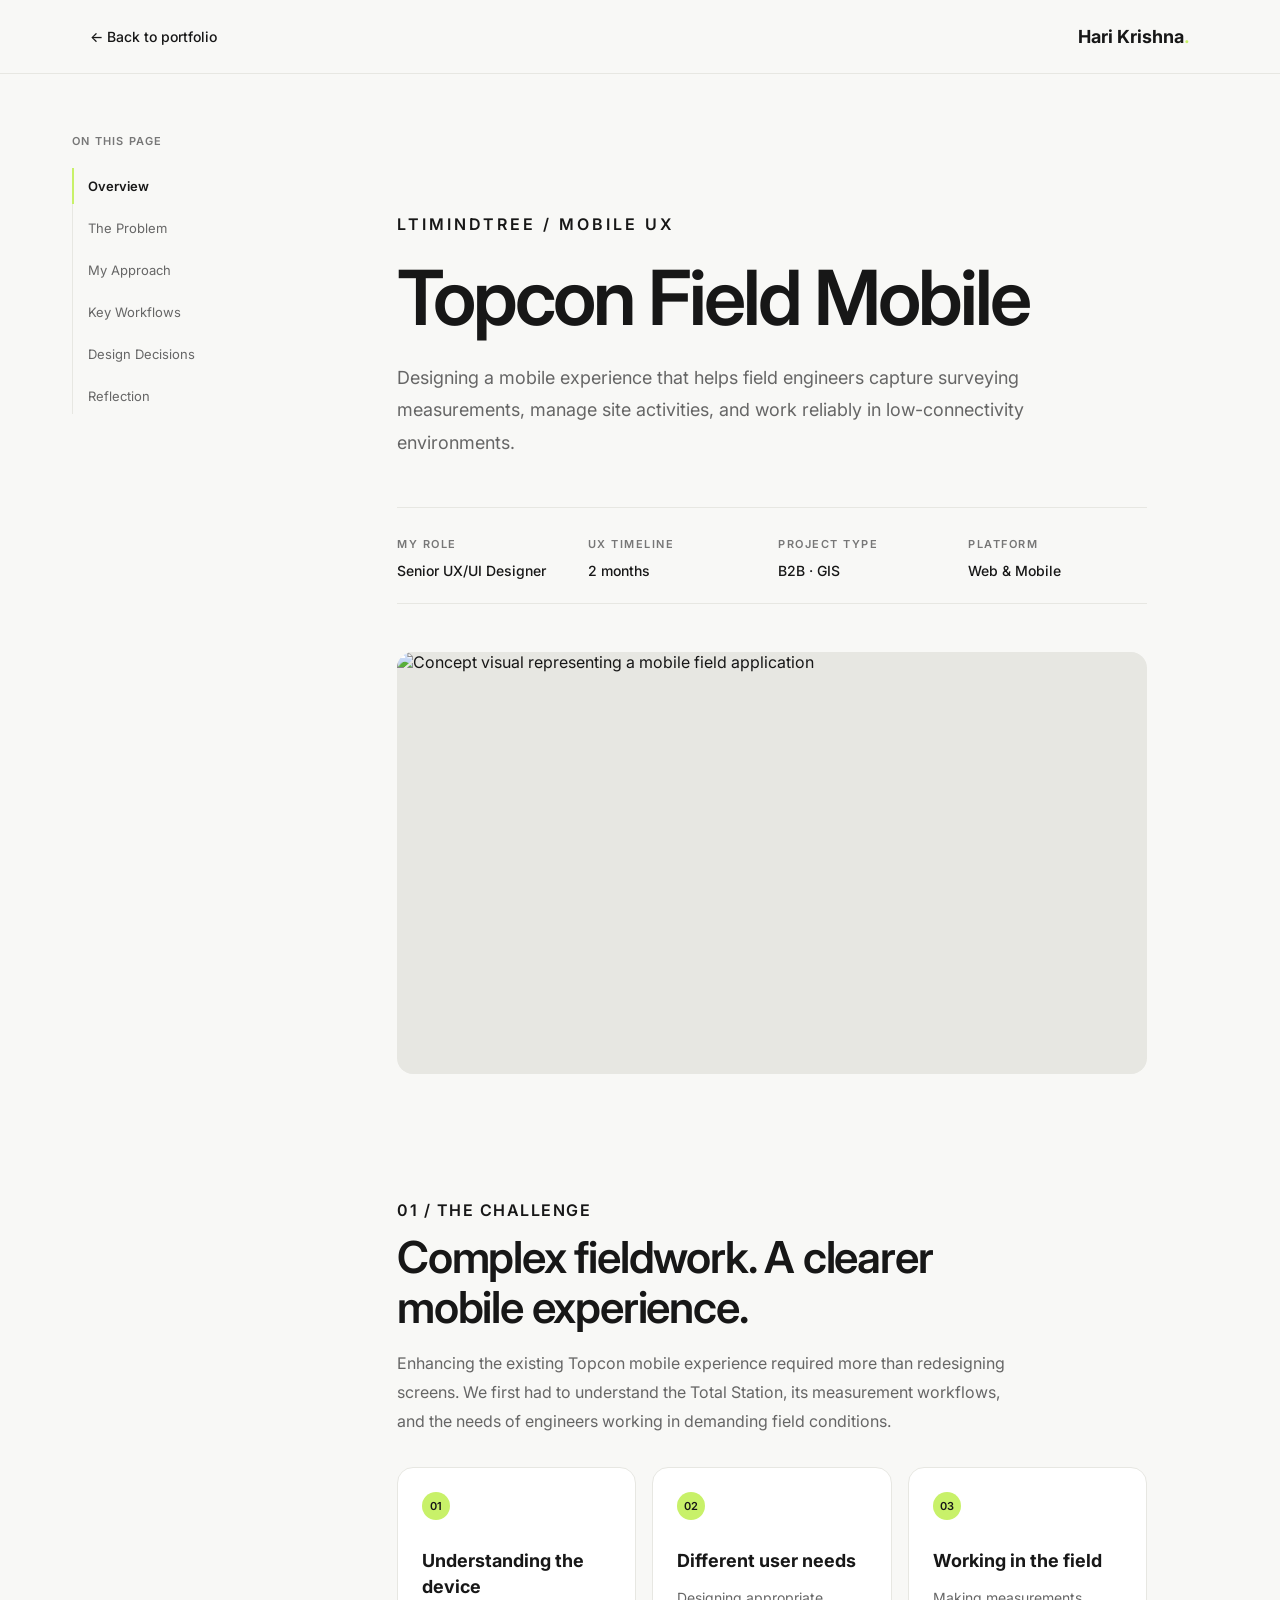
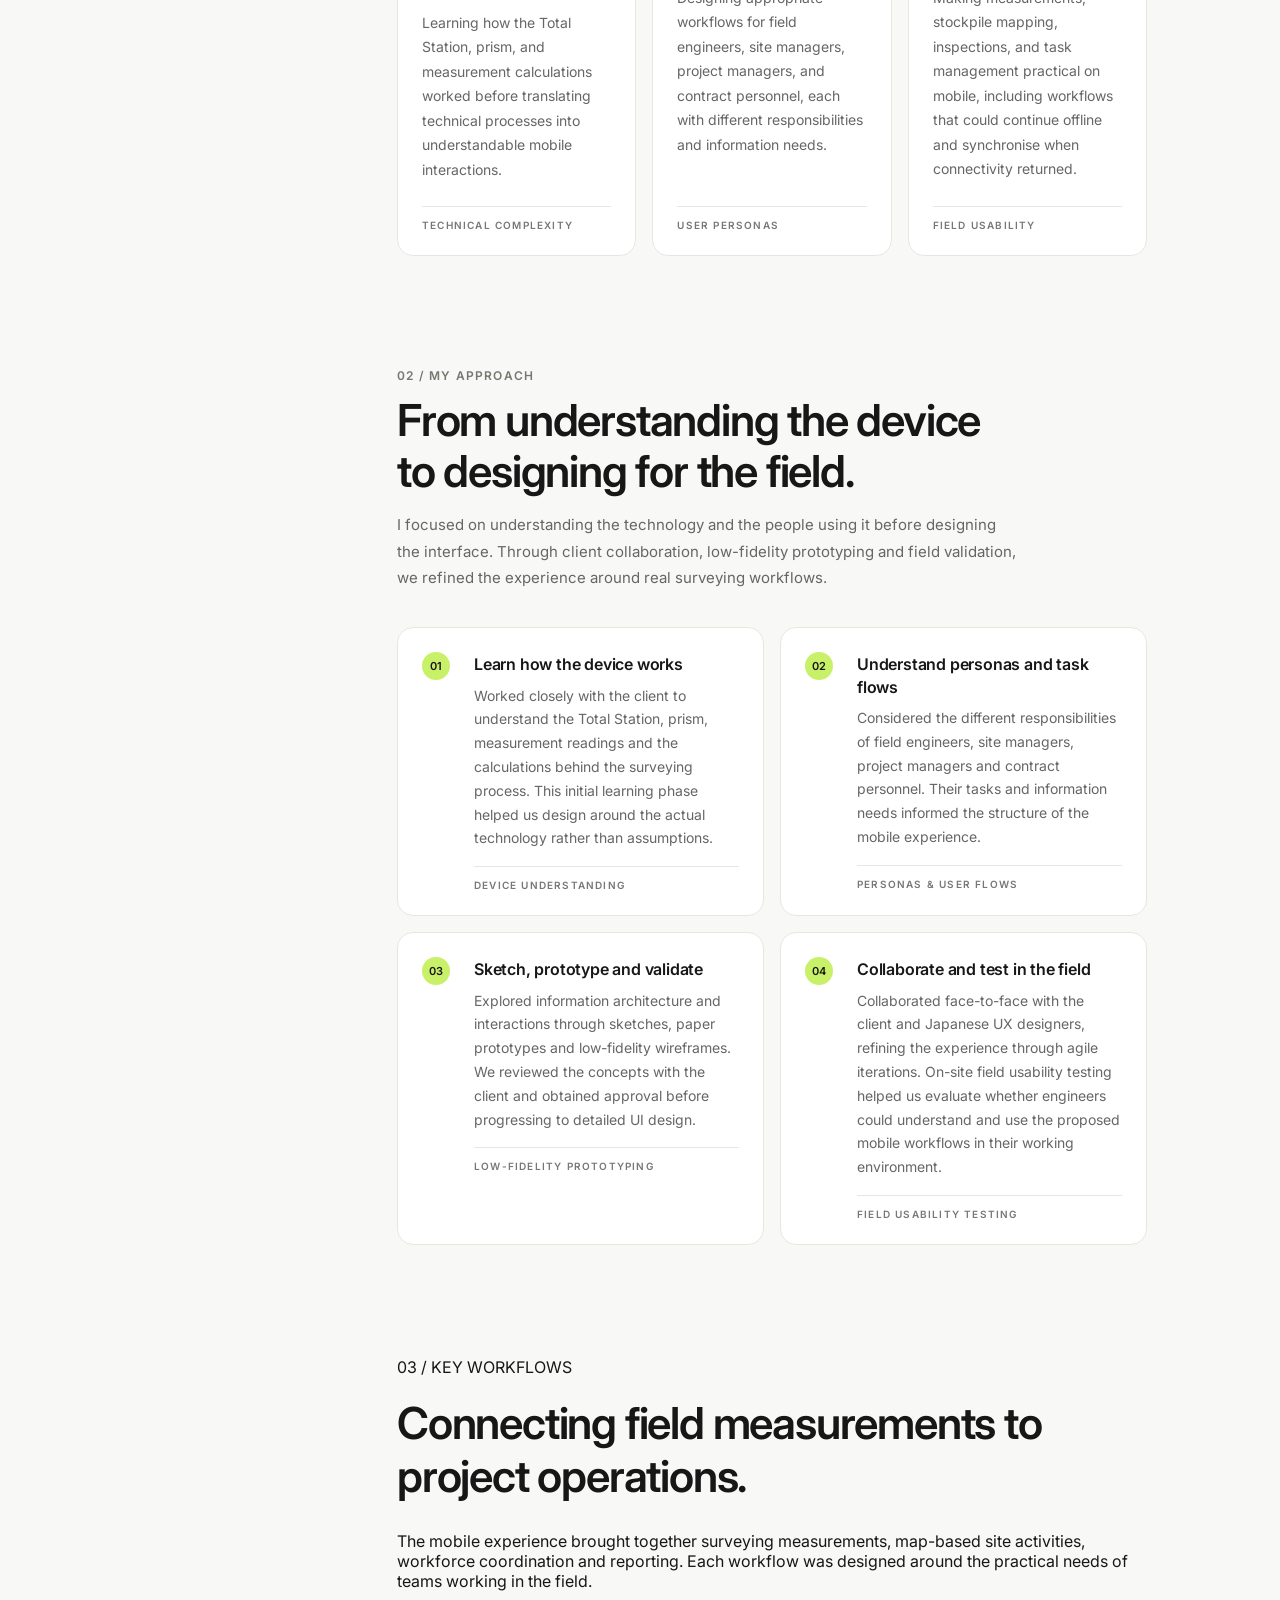
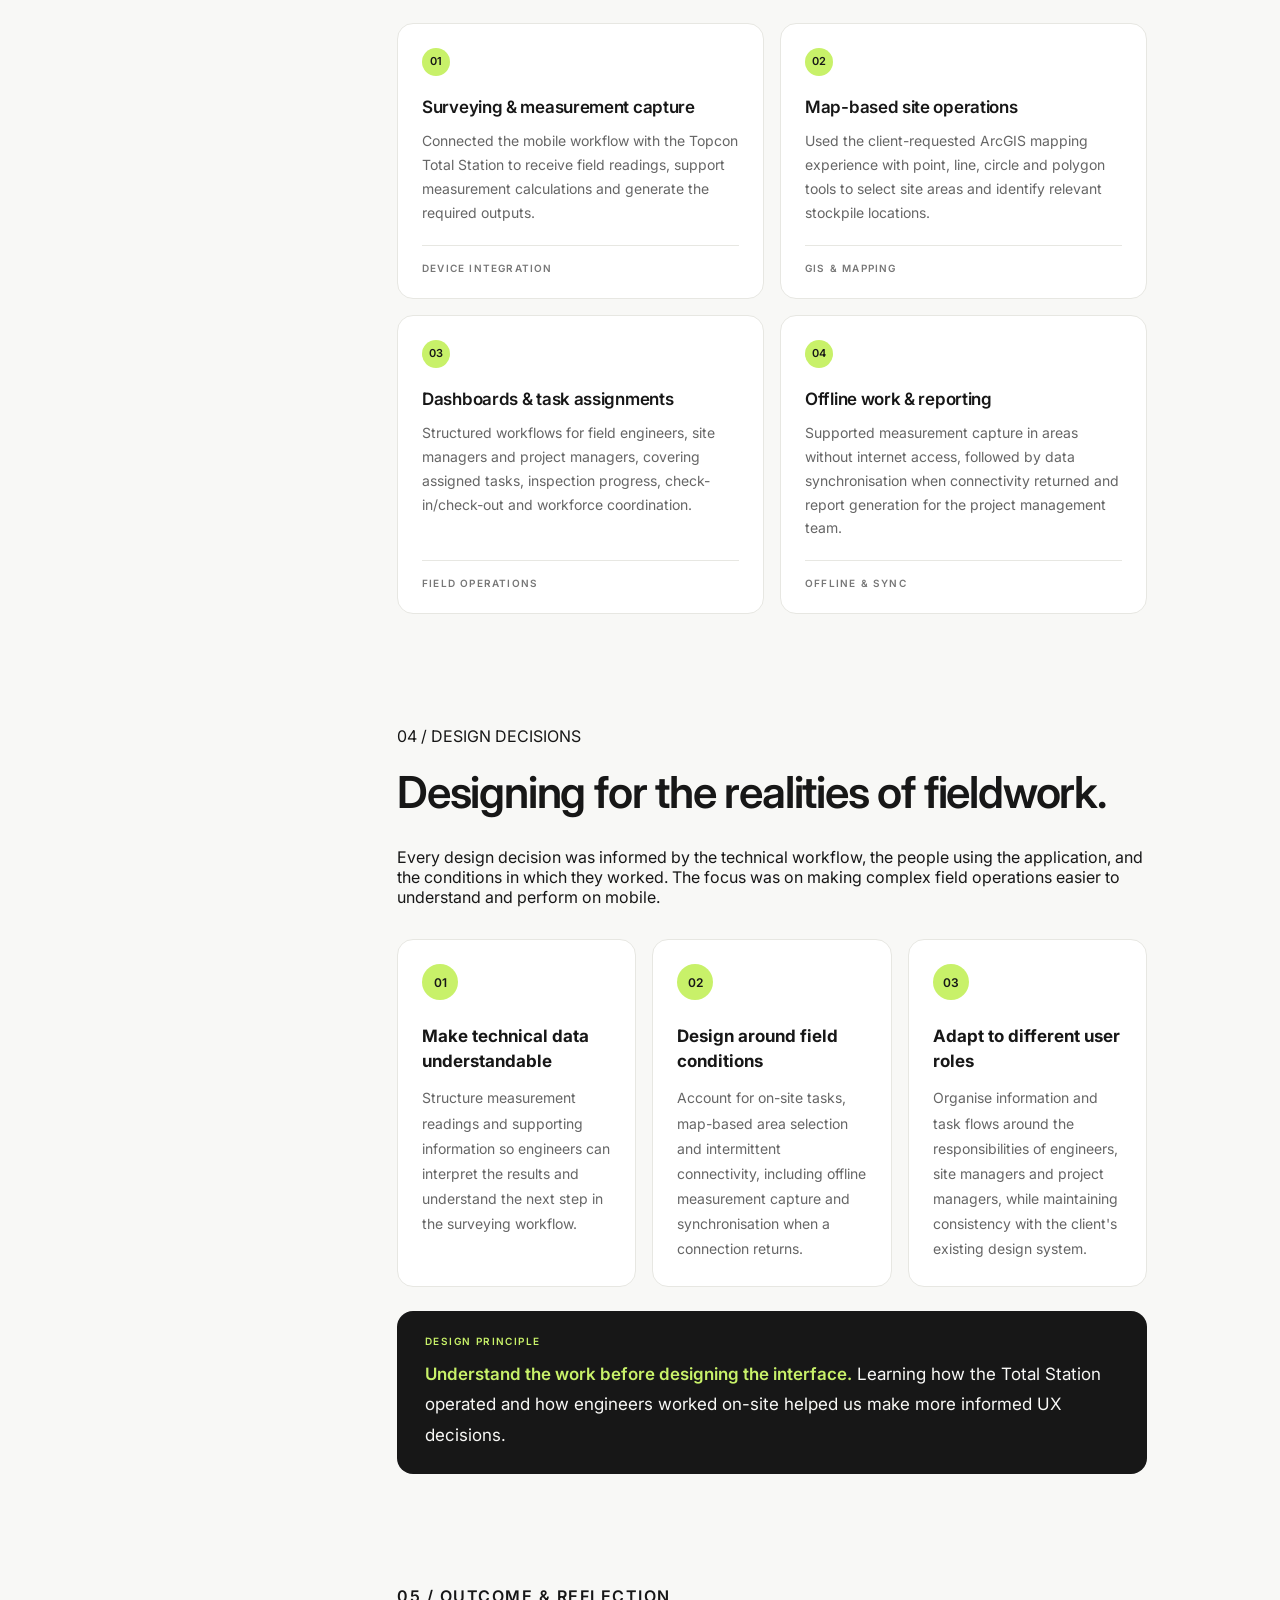
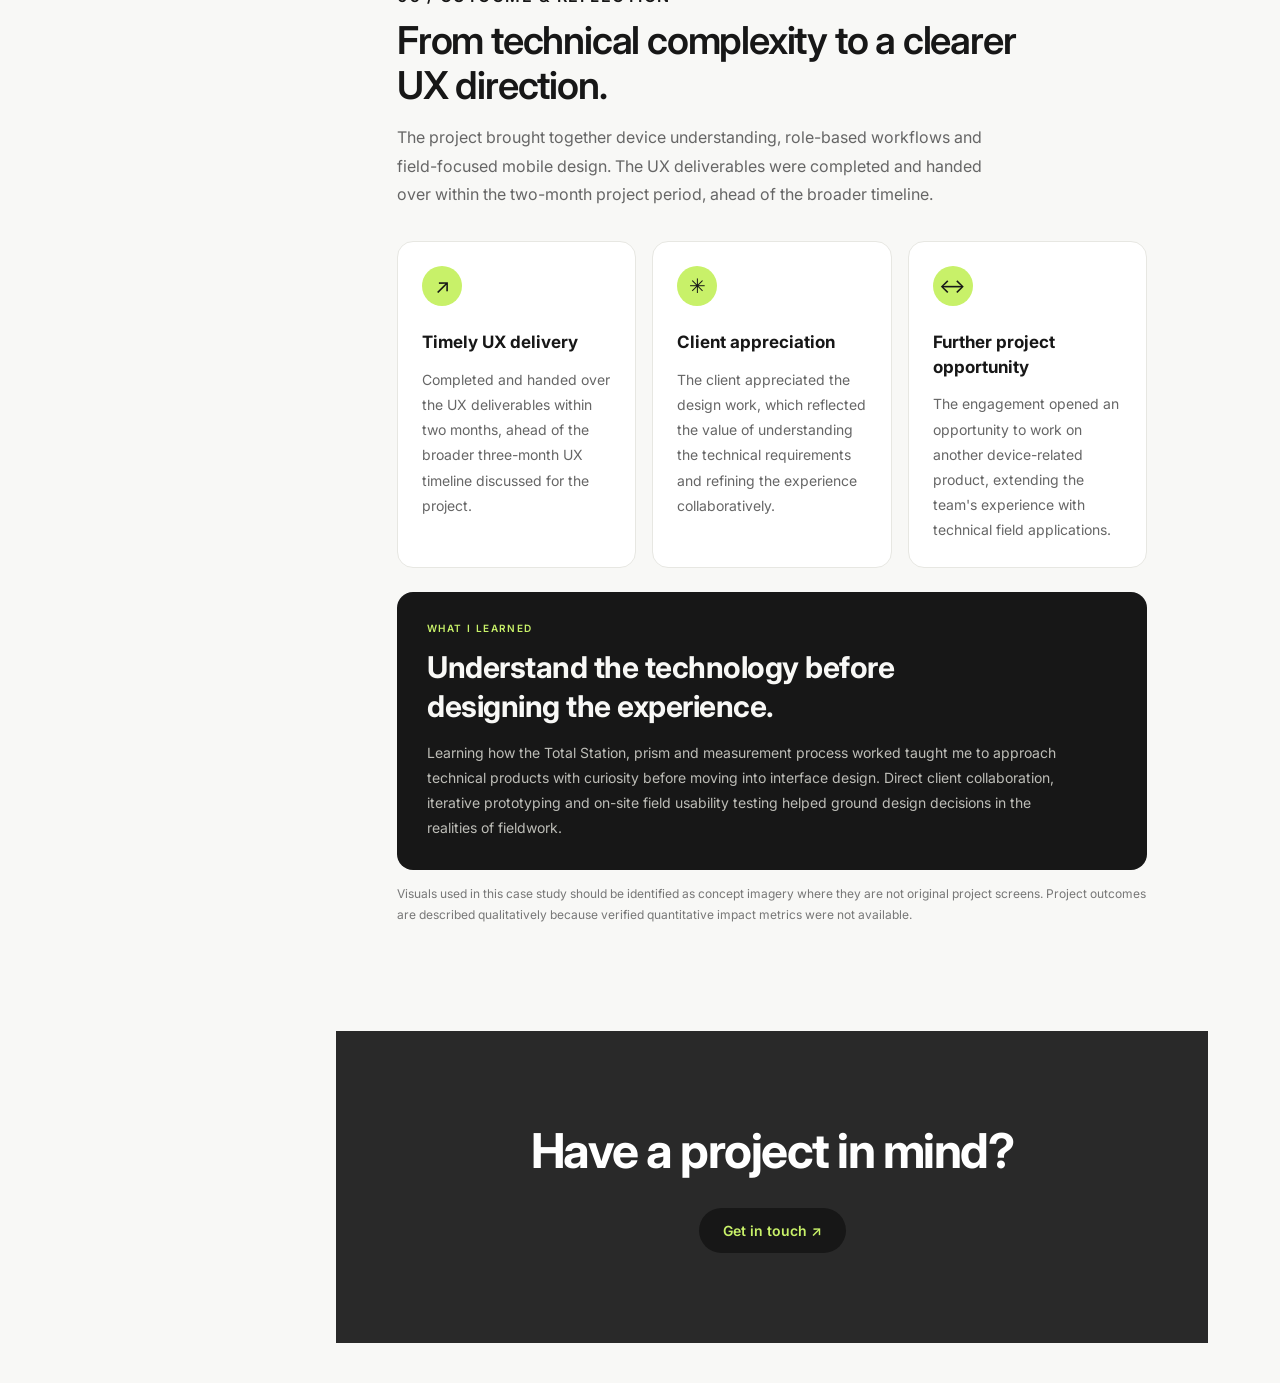
==== topcon-case-study.html @ 3754214b "Initial portfolio upload" ====
<!DOCTYPE html>
<html lang="en">
<head>
  <meta charset="UTF-8">
  <meta name="viewport" content="width=device-width, initial-scale=1.0">

  <title>Topcon Field Mobile — UX Case Study | Hari Krishna</title>
  <meta name="description" content="A UX/UI design case study exploring mobile experience design for Topcon Field Mobile.">

  <link rel="preconnect" href="https://fonts.googleapis.com">
  <link rel="preconnect" href="https://fonts.gstatic.com" crossorigin>
  <link href="https://fonts.googleapis.com/css2?family=Inter:wght@400;500;600;700&display=swap" rel="stylesheet">

  <link rel="stylesheet" href="style.css">
</head>

<body class="case-study-page">

  <header class="case-study-header">
    <a href="index.html" class="case-study-back">← Back to portfolio</a>
    <a href="index.html" class="case-study-brand">Hari Krishna<span>.</span></a>
  </header>

  <div class="case-study-layout">

    <aside class="case-study-sidebar">
      <p class="case-study-sidebar-title">ON THIS PAGE</p>

      <nav class="case-study-toc" aria-label="Case study sections">
        <a href="#overview" class="toc-link active">Overview</a>
        <a href="#challenge" class="toc-link">The Problem</a>
        <a href="#approach" class="toc-link">My Approach</a>
        <a href="#workflows" class="toc-link">Key Workflows</a>
        <a href="#design-decisions" class="toc-link">Design Decisions</a>
        <a href="#outcome" class="toc-link">Reflection</a>
      </nav>
    </aside>

    <main class="case-study-content">

      <!-- HERO -->
      <section class="case-study-hero" id="overview">
        <p class="eyebrow">LTIMINDTREE / MOBILE UX</p>


        <h1>Topcon Field Mobile</h1>

        <p class="case-study-intro">
          Designing a mobile experience that helps field engineers
          capture surveying measurements, manage site activities,
          and work reliably in low-connectivity environments.
        </p>
        


        <div class="case-study-meta">
            <div>
              <span>MY ROLE</span>
              <p>Senior UX/UI Designer</p>
            </div>
          
            <div>
              <span>UX TIMELINE</span>
              <p>2 months</p>
            </div>
          
            <div>
              <span>PROJECT TYPE</span>
              <p>B2B · GIS</p>
            </div>

            <div>
                <span>PLATFORM</span>
                <p>Web & Mobile</p>
            </div>
          </div>
          

        <figure class="case-study-hero-image">
          <img
            src="images/topcon-field-hero.png"
            alt="Concept visual representing a mobile field application"
          >
          <figcaption>
            Concept visual for portfolio presentation, not a verified product screenshot.
          </figcaption>
        </figure>
      </section>


<!-- 01 / THE CHALLENGE -->
<section class="case-study-section problem-section" id="challenge">
    <div class="section-heading">
      <p class="section-eyebrow">01 / THE CHALLENGE</p>
      <h2>Complex fieldwork. A clearer mobile experience.</h2>
      <p class="section-intro">
        Enhancing the existing Topcon mobile experience required more than
        redesigning screens. We first had to understand the Total Station,
        its measurement workflows, and the needs of engineers working
        in demanding field conditions.
      </p>
    </div>
  
    <div class="problem-grid">
      <article class="problem-card">
        <span class="problem-number">01</span>
        <h3>Understanding the device</h3>
        <p>
          Learning how the Total Station, prism, and measurement calculations
          worked before translating technical processes into understandable
          mobile interactions.
        </p>
        <span class="problem-tag">TECHNICAL COMPLEXITY</span>
      </article>
  
      <article class="problem-card">
        <span class="problem-number">02</span>
        <h3>Different user needs</h3>
        <p>
          Designing appropriate workflows for field engineers, site managers,
          project managers, and contract personnel, each with different
          responsibilities and information needs.
        </p>
        <span class="problem-tag">USER PERSONAS</span>
      </article>
  
      <article class="problem-card">
        <span class="problem-number">03</span>
        <h3>Working in the field</h3>
        <p>
          Making measurements, stockpile mapping, inspections, and task
          management practical on mobile, including workflows that could
          continue offline and synchronise when connectivity returned.
        </p>
        <span class="problem-tag">FIELD USABILITY</span>
      </article>
    </div>
  </section>
  

<!-- 02 / MY APPROACH -->
<section class="case-study-section" id="approach">
    <div class="section-heading">
      <p class="section-eyebrow">02 / MY APPROACH</p>
      <h2>From understanding the device to designing for the field.</h2>
      <p class="section-intro">
        I focused on understanding the technology and the people using it
        before designing the interface. Through client collaboration,
        low-fidelity prototyping and field validation, we refined the
        experience around real surveying workflows.
      </p>
    </div>
  
    <div class="approach-timeline">
      <article class="approach-step">
        <span class="approach-number">01</span>
        <div>
          <h3>Learn how the device works</h3>
          <p>
            Worked closely with the client to understand the Total Station,
            prism, measurement readings and the calculations behind the
            surveying process. This initial learning phase helped us design
            around the actual technology rather than assumptions.
          </p>
          <span class="problem-tag">DEVICE UNDERSTANDING</span>
        </div>
      </article>
  
      <article class="approach-step">
        <span class="approach-number">02</span>
        <div>
          <h3>Understand personas and task flows</h3>
          <p>
            Considered the different responsibilities of field engineers,
            site managers, project managers and contract personnel.
            Their tasks and information needs informed the structure of
            the mobile experience.
          </p>
          <span class="problem-tag">PERSONAS & USER FLOWS</span>
        </div>
      </article>
  
      <article class="approach-step">
        <span class="approach-number">03</span>
        <div>
          <h3>Sketch, prototype and validate</h3>
          <p>
            Explored information architecture and interactions through
            sketches, paper prototypes and low-fidelity wireframes.
            We reviewed the concepts with the client and obtained
            approval before progressing to detailed UI design.
          </p>
          <span class="problem-tag">LOW-FIDELITY PROTOTYPING</span>
        </div>
      </article>
  
      <article class="approach-step">
        <span class="approach-number">04</span>
        <div>
          <h3>Collaborate and test in the field</h3>
          <p>
            Collaborated face-to-face with the client and Japanese UX
            designers, refining the experience through agile iterations.
            On-site field usability testing helped us evaluate whether
            engineers could understand and use the proposed mobile
            workflows in their working environment.
          </p>
          <span class="problem-tag">FIELD USABILITY TESTING</span>
        </div>
      </article>
    </div>
  </section>
  


<!-- 03 / KEY WORKFLOWS -->
<section class="case-study-section" id="workflows">
  <div class="section-heading">
    <p class="section-eyebrow">03 / KEY WORKFLOWS</p>
    <h2>Connecting field measurements to project operations.</h2>
    <p class="section-intro">
      The mobile experience brought together surveying measurements,
      map-based site activities, workforce coordination and reporting.
      Each workflow was designed around the practical needs of teams
      working in the field.
    </p>
  </div>

  <div class="module-grid">
    <article class="module-card">
      <span class="module-number">01</span>
      <h3>Surveying & measurement capture</h3>
      <p>
        Connected the mobile workflow with the Topcon Total Station
        to receive field readings, support measurement calculations
        and generate the required outputs.
      </p>
      <span class="problem-tag">DEVICE INTEGRATION</span>
    </article>

    <article class="module-card">
      <span class="module-number">02</span>
      <h3>Map-based site operations</h3>
      <p>
        Used the client-requested ArcGIS mapping experience with point,
        line, circle and polygon tools to select site areas and identify
        relevant stockpile locations.
      </p>
      <span class="problem-tag">GIS & MAPPING</span>
    </article>

    <article class="module-card">
      <span class="module-number">03</span>
      <h3>Dashboards & task assignments</h3>
      <p>
        Structured workflows for field engineers, site managers and
        project managers, covering assigned tasks, inspection progress,
        check-in/check-out and workforce coordination.
      </p>
      <span class="problem-tag">FIELD OPERATIONS</span>
    </article>

    <article class="module-card">
      <span class="module-number">04</span>
      <h3>Offline work & reporting</h3>
      <p>
        Supported measurement capture in areas without internet access,
        followed by data synchronisation when connectivity returned
        and report generation for the project management team.
      </p>
      <span class="problem-tag">OFFLINE & SYNC</span>
    </article>
  </div>
</section>



<!-- 04 / DESIGN DECISIONS -->
<section class="case-study-section" id="design-decisions">
  <div class="section-heading">
    <p class="section-eyebrow">04 / DESIGN DECISIONS</p>
    <h2>Designing for the realities of fieldwork.</h2>
    <p class="section-intro">
      Every design decision was informed by the technical workflow,
      the people using the application, and the conditions in which
      they worked. The focus was on making complex field operations
      easier to understand and perform on mobile.
    </p>
  </div>

  <div class="design-system-grid">
    <article class="design-system-card">
      <span class="design-system-number">01</span>
      <h3>Make technical data understandable</h3>
      <p>
        Structure measurement readings and supporting information
        so engineers can interpret the results and understand the
        next step in the surveying workflow.
      </p>
    </article>

    <article class="design-system-card">
      <span class="design-system-number">02</span>
      <h3>Design around field conditions</h3>
      <p>
        Account for on-site tasks, map-based area selection and
        intermittent connectivity, including offline measurement
        capture and synchronisation when a connection returns.
      </p>
    </article>

    <article class="design-system-card">
      <span class="design-system-number">03</span>
      <h3>Adapt to different user roles</h3>
      <p>
        Organise information and task flows around the responsibilities
        of engineers, site managers and project managers, while
        maintaining consistency with the client's existing design system.
      </p>
    </article>
  </div>

  <div class="design-system-takeaway">
    <span class="takeaway-label">DESIGN PRINCIPLE</span>
    <p>
      <strong>Understand the work before designing the interface.</strong>
      Learning how the Total Station operated and how engineers
      worked on-site helped us make more informed UX decisions.
    </p>
  </div>
</section>



<!-- 05 / OUTCOME & REFLECTION -->
<section class="case-study-section impact-section" id="outcome">
  <div class="section-heading">
    <p class="section-eyebrow">05 / OUTCOME & REFLECTION</p>
    <h2>From technical complexity to a clearer UX direction.</h2>
    <p class="section-intro">
      The project brought together device understanding, role-based
      workflows and field-focused mobile design. The UX deliverables
      were completed and handed over within the two-month project
      period, ahead of the broader timeline.
    </p>
  </div>

  <div class="impact-grid">
    <article class="impact-card">
      <span class="impact-symbol">↗</span>
      <h3>Timely UX delivery</h3>
      <p>
        Completed and handed over the UX deliverables within two months,
        ahead of the broader three-month UX timeline discussed for
        the project.
      </p>
    </article>

    <article class="impact-card">
      <span class="impact-symbol">✳</span>
      <h3>Client appreciation</h3>
      <p>
        The client appreciated the design work, which reflected the
        value of understanding the technical requirements and refining
        the experience collaboratively.
      </p>
    </article>

    <article class="impact-card">
      <span class="impact-symbol">↔</span>
      <h3>Further project opportunity</h3>
      <p>
        The engagement opened an opportunity to work on another
        device-related product, extending the team's experience
        with technical field applications.
      </p>
    </article>
  </div>

  <div class="impact-reflection">
    <p class="reflection-label">WHAT I LEARNED</p>
    <h3>Understand the technology before designing the experience.</h3>
    <p>
      Learning how the Total Station, prism and measurement process
      worked taught me to approach technical products with curiosity
      before moving into interface design. Direct client collaboration,
      iterative prototyping and on-site field usability testing helped
      ground design decisions in the realities of fieldwork.
    </p>
  </div>

  <p class="concept-disclaimer">
    Visuals used in this case study should be identified as concept
    imagery where they are not original project screens. Project
    outcomes are described qualitatively because verified quantitative
    impact metrics were not available.
  </p>
</section>


      <!-- FOOTER -->
      <section class="case-study-footer">
        <h2>Have a project in mind?</h2>
        <a href="index.html#contact" class="case-study-cta">
          Get in touch ↗
        </a>
      </section>

    </main>
  </div>

  <script src="script.js"></script>
</body>
</html>
---- style.css ----
/* ========================================
   1. COLOR SYSTEM & GLOBAL SETTINGS
======================================== */

:root {
  --color-background: #F8F8F6;
  --color-text: #171717;
  --color-accent: #C8F169;
  --color-border: #E7E7E2;
  --color-white: #FFFFFF;
  --color-muted: #888888;

  --font-body: "Inter", sans-serif;
  --font-display: "DM Serif Display", serif;
}

* {
  margin: 0;
  padding: 0;
  box-sizing: border-box;
}

html {
  scroll-behavior: smooth;
}

body {
  background: var(--color-background);
  color: var(--color-text);
  font-family: var(--font-body);
  -webkit-font-smoothing: antialiased;
}

a {
  color: inherit;
  text-decoration: none;
}

/* ========================================
   2. NAVIGATION
   Background: #171717
   Text: #FFFFFF
======================================== */

.site-header {
  position: absolute;
  top: 22px;
  left: 4%;
  width: 92%;
  min-height: 70px;
  padding: 0 30px;
  background: var(--color-text);
  color: var(--color-white);
  display: flex;
  align-items: center;
  justify-content: space-between;
  z-index: 10;
}

.logo {
  font-family: var(--font-display);
  font-size: 28px;
  letter-spacing: -1px;
}

.main-nav {
  display: flex;
  align-items: center;
  gap: 28px;
}

.main-nav a {
  color: #999999;
  font-size: 14px;
  transition: color 0.25s ease;
}

.main-nav a:hover,
.main-nav a.active {
  color: var(--color-white);
}

/* ========================================
   3. HERO LAYOUT
======================================== */

.hero {
  min-height: 100vh;
  display: grid;
  grid-template-columns: 50% 50%;
  position: relative;
}

.hero-content {
  display: flex;
  flex-direction: column;
  justify-content: center;
  align-items: flex-start;
  padding: 150px 7% 70px 11%;
  background: var(--color-background);
  position: relative;
  z-index: 1;
}

.eyebrow {
  color: #171717;
  font-size: 16px;
  font-weight: 600;
  letter-spacing: 3px;
  margin-bottom: 16px;
}

.hero-content h1 {
  font-family: var(--font-display);
  font-size: clamp(42px, 4.5vw, 72px);
  font-weight: 400;
  line-height: 1.03;
  letter-spacing: -2px;
  max-width: 750px;
}

.hero-actions {
  display: flex;
  align-items: center;
  flex-wrap: wrap;
  gap: 16px;
  margin-top: 42px;
  position: absolute;
  left: 11%;
  bottom: 5%;
  z-index: 2;
}



/* ========================================
   4. BUTTONS
======================================== */

.button {
  min-height: 52px;
  padding: 0 28px;
  display: inline-flex;
  align-items: center;
  justify-content: center;
  font-family: var(--font-body);
  font-size: 12px;
  font-weight: 600;
  letter-spacing: 1.8px;
  line-height: 1.2;
  text-align: center;
  white-space: nowrap;
  transition:
    background 0.25s ease,
    color 0.25s ease,
    transform 0.25s ease;
}

.button:hover {
  transform: translateY(-2px);
}

.button-dark {
  background: var(--color-text);
  color: var(--color-white);
  border: 1px solid var(--color-text);
}

.button-dark:hover {
  background: var(--color-accent);
  color: var(--color-text);
  border-color: var(--color-accent);
}

.button-outline {
  border: 2px solid var(--color-text);
  color: var(--color-text);
  background: transparent;
}

.button-outline:hover {
  background: var(--color-text);
  color: var(--color-white);
}

/* ========================================
   5. PORTRAIT PANEL
======================================== */

.hero-visual {
  position: relative;
  min-height: 100vh;
  overflow: hidden;
  background: #252925;
}

.hero-image {
  display: block;
  width: 100%;
  height: 100%;
  min-height: 100vh;
  object-fit: cover;
  object-position: center top;
  filter: brightness(0.48);
}

/* CV button: white outline */

.button-light {
  color: var(--color-white);
  background: transparent;
  border: 2px solid var(--color-white);
}

.button-light:hover {
  color: var(--color-text);
  background: var(--color-accent);
  border-color: var(--color-accent);
}


.cv-button {
  position: absolute;
  left: 8%;
  bottom: 5%;
  top: auto;
  z-index: 2;
  min-width: 140px;
}



/* ========================================
   6. SOCIAL LINKS
======================================== */

.social-links {
  position: absolute;
  right: 7%;
  top: 50%;
  transform: translateY(-50%);
  display: flex;
  flex-direction: column;
  gap: 22px;
  z-index: 2;
}


.social-links a {
  color: var(--color-white);
  font-size: 24px;
  font-weight: 700;
  transition: color 0.25s ease;
}

.social-links a:hover {
  color: var(--color-accent);
}


/* ========================================
   7. SCROLL INDICATOR
======================================== */

.scroll-indicator {
  position: absolute;
  bottom: 5%;
  right: 7%;
  width: 48px;
  height: 48px;
  border: 1px solid var(--color-white);
  border-radius: 50%;
  color: var(--color-white);
  display: flex;
  align-items: center;
  justify-content: center;
  font-size: 22px;
  z-index: 2;
  transition: background 0.25s ease, color 0.25s ease;
}

.scroll-indicator:hover {
  background: var(--color-accent);
  color: var(--color-text);
}

/* ========================================
   8. CONTACT SECTIONS
======================================== */

.contact-section {
  background: #171717;
  color: #F8F8F6;
  text-align: center;
  padding: 100px 5%;
  box-sizing: border-box;
}

.contact-section .eyebrow {
  color: #C8F169;
  margin-bottom: 20px;
}

.contact-section h2 {
  color: #F8F8F6;
  margin-bottom: 16px;
}

.contact-section .contact-description {
  color: #BBBBBB;
  max-width: 520px;
  margin: 0 auto 32px;
  line-height: 1.7;
}

.contact-actions {
  display: flex;
  justify-content: center;
  align-items: center;
  flex-wrap: wrap;
  gap: 14px;
}

.contact-email {
  margin-top: 28px;
  color: #BBBBBB;
  font-size: 14px;
}

/* ========================================
   10. SELECTED WORK SECTION
======================================== */

.work-section {
    background: #F8F8F6;
    padding: 70px 7%;
  }
  
  .work-section > h2 {
    margin-bottom: 55px;
    color: rgb(12, 126, 147);
  }
  
  .project-card {
    display: grid;
    grid-template-columns: 1fr 1fr;
    align-items: center;
    gap: 56px;
  }
  
  .project-image {
    overflow: hidden;
    border-radius: 16px;
    background: #E7E7E2;
  }
  
  .project-image img {
    display: block;
    width: 100%;
    height: auto;
  }
  
  .project-info {
    display: flex;
    flex-direction: column;
    align-items: flex-start;
  }
  
  .project-label {
    color: #666666;
    font-size: 12px;
    font-weight: 600;
    letter-spacing: 2px;
    margin-bottom: 18px;
  }
  
  .project-info h3 {
    font-family: "Inter", sans-serif;
    font-size: clamp(28px, 3vw, 42px);
    line-height: 1.15;
    letter-spacing: -1.5px;
    font-weight: 600;
    margin-bottom: 20px;
  }
  
  .project-description {
    color: #666666;
    font-size: 16px;
    line-height: 1.7;
    margin-bottom: 24px;
  }
  
  .project-tags {
    display: flex;
    flex-wrap: wrap;
    gap: 8px;
  }
  
  .project-tags span {
    padding: 8px 14px;
    border: 1px solid #E7E7E2;
    border-radius: 999px;
    font-size: 12px;
  }
  
  .concept-note {
    color: #777777;
    font-size: 12px;
    margin-top: 22px;
  }
  
  @media (max-width: 900px) {
    .project-card {
      grid-template-columns: 1fr;
      gap: 30px;
    }
  
    .work-section {
      padding: 70px 7%;
        }
  }
    

/* ========================================
   9. TABLET & MOBILE
======================================== */

@media (max-width: 900px) {
  .hero {
    grid-template-columns: 1fr;
  }

  .hero-content {
    min-height: 600px;
    padding: 150px 7% 70px;
  }

  .hero-content h1 {
    font-size: clamp(42px, 8vw, 64px);
  }

  .hero-visual {
    position: relative;
    min-height: 100vh;
    overflow: hidden;
    background: #252925;
    isolation: isolate;
  }

  .hero-visual::after {
    content: "";
    position: absolute;
    inset: 0;
    background: rgba(0, 0, 0, 0.20);
    z-index: 1;
    pointer-events: none;
  }

  .hero-image {
    min-height: 650px;
  }

  .site-header {
    left: 3%;
    width: 94%;
    padding: 0 20px;
  }

  .main-nav {
    gap: 16px;
  }
}

@media (max-width: 520px) {
  .site-header {
    top: 12px;
    min-height: 64px;
    padding: 0 16px;
  }

  .logo {
    font-size: 24px;
  }

  .main-nav {
    gap: 12px;
  }

  .main-nav a {
    font-size: 11px;
  }

  .hero-content {
    min-height: 560px;
    padding: 130px 6% 60px;
  }

  .hero-content h1 {
    font-size: clamp(36px, 9vw, 46px);
    letter-spacing: -1px;
  }

  .hero-actions {
    gap: 12px;
    margin-top: 30px;
  }

  .button {
    min-height: 48px;
    padding: 0 16px;
    font-size: 9px;
    letter-spacing: 2px;
  }

  .hero-visual,
  .hero-image {
    min-height: 560px;
  }

  .cv-button {
    left: 6%;
    bottom: 10%;
  }

  .social-links {
    right: 6%;
  }

  .content-section {
    padding: 80px 7%;
  }
}


/* ========================================
   SELECTED PROJECTS — SCROLL REVEAL
======================================== */

.project-reveal {
  opacity: 0;
  transform: translateY(30px);
  transition:
    opacity 700ms ease,
    transform 700ms ease;
}

.project-reveal.project-visible {
  opacity: 1;
  transform: translateY(0);
}

/* Accessibility: respect reduced motion */
@media (prefers-reduced-motion: reduce) {
  .project-reveal,
  .project-reveal.project-visible {
    opacity: 1;
    transform: none;
    transition: none;
  }
}

/* ========================================
   SELECTED PROJECTS — HOVER ANIMATIONS
======================================== */

/* Smooth project image zoom */

.project-image {
  width: 100%;
  aspect-ratio: 4 / 3;
  overflow: hidden;
  border-radius: 16px;
  background: #E7E7E2;
}

.project-image img {
  display: block;
  width: 100%;
  height: 100%;
  object-fit: cover;
  object-position: center;
  transition: transform 450ms ease;
}

.project-image:hover img {
  transform: scale(1.045);
}


/* ========================================
   SELECTED PROJECTS — CARD SPACING
======================================== */

.work-section .project-card {
  margin-bottom: 120px;
}

.work-section .project-card:last-child {
  margin-bottom: 0;
}

/* Smooth project chip interaction */
.project-tags span {
  cursor: default;
  background: transparent;
  color: #171717;
  transition:
    background-color 250ms ease,
    color 250ms ease,
    border-color 250ms ease,
    transform 250ms ease;
}

.project-tags span:hover {
  background-color: #C8F169;
  color: #171717;
  border-color: #C8F169;
  transform: translateY(-3px);
}

/* Respect reduced-motion preferences */
@media (prefers-reduced-motion: reduce) {
  .project-image img,
  .project-tags span {
    transition: none;
  }

  .project-image:hover img {
    transform: none;
  }

  .project-tags span:hover {
    transform: none;
  }
}

/* ========================================
   CASE STUDY — READ MORE BUTTON
======================================== */

.case-study-btn {
  display: inline-flex;
  align-items: center;
  justify-content: center;
  margin-top: 24px;
  padding: 13px 24px;
  background: #C8F169;
  color: #171717;
  border: 1px solid #C8F169;
  border-radius: 999px;
  font-size: 14px;
  font-weight: 600;
  text-decoration: none;
  transition:
    background-color 250ms ease,
    color 250ms ease,
    transform 250ms ease;
}

.case-study-btn:hover {
  background: #171717;
  color: #FFFFFF;
  border-color: #171717;
  transform: translateY(-3px);
}

.case-study-btn:focus-visible {
  outline: 2px solid #171717;
  outline-offset: 4px;
}


/* ========================================
   Z-ONE CASE STUDY PAGE
======================================== */

.case-study-page {
  background: #F8F8F6;
  color: #171717;
  font-family: "Inter", sans-serif;
}

/* Header */
.case-study-header {
  display: flex;
  align-items: center;
  justify-content: space-between;
  padding: 26px 7%;
  border-bottom: 1px solid #E7E7E2;
}

.case-study-back,
.case-study-brand {
  color: #171717;
  text-decoration: none;
  font-size: 14px;
  font-weight: 500;
}

.case-study-back {
  transition: color 250ms ease;
}

.case-study-back:hover {
  color: #777777;
}

.case-study-brand {
  font-size: 18px;
  font-weight: 700;
}

.case-study-brand span {
  color: #C8F169;
}

/* Hero */
.case-study-hero {
  padding: 100px 7% 70px;
  max-width: 1440px;
  margin: 0 auto;
}

.case-study-hero h1 {
  max-width: 900px;
  font-size: clamp(42px, 6vw, 76px);
  line-height: 1.05;
  letter-spacing: -3px;
  font-weight: 600;
  margin: 24px 0;
}

.case-study-intro {
  max-width: 680px;
  color: #666666;
  font-size: 18px;
  line-height: 1.8;
}


.case-study-meta {
    display: grid;
    grid-template-columns: repeat(4, minmax(0, 1fr));
    gap: 12px;
    margin: 48px 0;
    padding: 24px 0;
    border-top: 1px solid #E7E7E2;
    border-bottom: 1px solid #E7E7E2;
  }
  

.case-study-meta span {
  font-size: 11px;
  letter-spacing: 1.5px;
  color: #777777;
  font-weight: 600;
}

.case-study-meta p {
  margin-top: 10px;
  font-size: 14px;
  font-weight: 500;
}


/* Consistent hero images across case studies */
.case-study-hero-image {
  width: 100%;
  aspect-ratio: 16 / 9;
  overflow: hidden;
  border-radius: 16px;
  background: #E7E7E2;
}

.case-study-hero-image img {
  display: block;
  width: 100%;
  height: 100%;
  object-fit: cover;
  object-position: center;
}


.concept-disclaimer {
  margin-top: 14px;
  color: #777777;
  font-size: 12px;
  line-height: 1.7;
}

/* Content sections */
.case-study-section {
  max-width: 1000px;
  margin: 0 auto;
  padding: 56px 7%;
}


.case-study-section h2 {
    max-width: 800px;
    font-size: clamp(32px, 3.5vw, 44px);
    line-height: 1.2;
    letter-spacing: -1.2px;
    font-weight: 600;
    color: #171717;
    margin: 20px 0 28px;
  }
  

.case-study-section > p:not(.eyebrow):not(.concept-disclaimer) {
  max-width: 760px;
  color: #666666;
  font-size: 16px;
  line-height: 1.9;
}

/* Approach grid */
.case-study-grid {
  display: grid;
  grid-template-columns: repeat(2, minmax(0, 1fr));
  gap: 18px;
  margin-top: 40px;
}

.case-study-grid article,
.case-study-module {
  padding: 28px;
  border: 1px solid #E7E7E2;
  border-radius: 16px;
  background: #FFFFFF;
}

.case-study-grid h3,
.case-study-module h3 {
  font-size: 18px;
  font-weight: 600;
  margin-bottom: 12px;
}

.case-study-grid p,
.case-study-module p {
  color: #666666;
  font-size: 14px;
  line-height: 1.8;
}

/* Modules */
.case-study-module {
  margin-top: 16px;
}

/* Footer CTA */
.case-study-footer {
  margin-top: 50px;
  padding: 90px 7%;
  text-align: center;
  background: #292929;
  color: #FFFFFF;
}

.case-study-footer h2 {
  font-size: clamp(30px, 4vw, 48px);
  letter-spacing: -1.5px;
  margin-bottom: 28px;
}

.case-study-cta {
  display: inline-flex;
  padding: 14px 24px;
  border-radius: 999px;
  background: #171717;
  color: #C8F169;
  text-decoration: none;
  font-size: 14px;
  font-weight: 600;
  transition: transform 250ms ease;
}

.case-study-cta:hover {
  transform: translateY(-3px);
}

/* Responsive layout */
@media (max-width: 700px) {
  .case-study-header {
    padding: 20px 6%;
  }

  .case-study-hero {
    padding: 70px 6% 40px;
  }

  .case-study-hero h1 {
    letter-spacing: -1.5px;
  }

  .case-study-meta {
    grid-template-columns: 1fr;
    gap: 18px;
  }

  .case-study-section {
    padding: 65px 6%;
  }

  .case-study-grid {
    grid-template-columns: 1fr;
  }

  .case-study-footer {
    padding: 70px 6%;
  }
}



/* ========================================
   CASE STUDY LAYOUT & STICKY NAVIGATION
======================================== */

.case-study-layout {
    display: grid;
    grid-template-columns: 200px minmax(0, 1fr);
    gap: 64px;
    max-width: 1200px;
    margin: 0 auto;
    padding: 40px 32px;
    align-items: start;
  }
  
  .case-study-sidebar {
    position: sticky;
    top: 40px;
    align-self: start;
    padding: 20px 0;
  }
  
  .case-study-sidebar-title {
    font-size: 11px;
    font-weight: 600;
    letter-spacing: 1.2px;
    color: #777777;
    margin: 0 0 20px;
  }
  
  .case-study-toc {
    display: flex;
    flex-direction: column;
    gap: 6px;
    border-left: 1px solid #E7E7E2;
  }
  
  .case-study-toc .toc-link {
    display: block;
    padding: 10px 14px;
    color: #666666;
    font-size: 13px;
    text-decoration: none;
    border-left: 2px solid transparent;
    margin-left: -1px;
    transition: color 200ms ease, border-color 200ms ease;
  }
  
  .case-study-toc .toc-link:hover {
    color: #171717;
  }
  
  .case-study-toc .toc-link.active {
    color: #171717;
    font-weight: 600;
    border-left-color: #C8F169;
  }
  
  .case-study-content {
    min-width: 0;
  }
  
  .case-study-content .case-study-hero,
  .case-study-content .case-study-section,
  .case-study-content .case-study-footer {
    scroll-margin-top: 32px;
  }
  
  /* Responsive layout */
  @media (max-width: 800px) {
    .case-study-layout {
      grid-template-columns: 1fr;
      gap: 24px;
      padding: 24px 20px;
    }
  
    .case-study-sidebar {
      position: sticky;
      top: 0;
      z-index: 10;
      background: #F8F8F6;
      padding: 12px 0;
    }
  
    .case-study-sidebar-title {
      margin-bottom: 10px;
    }
  
    .case-study-toc {
      flex-direction: row;
      gap: 4px;
      overflow-x: auto;
      border-left: none;
      border-bottom: 1px solid #E7E7E2;
      padding-bottom: 8px;
    }
  
    .case-study-toc .toc-link {
      flex: 0 0 auto;
      padding: 8px 10px;
      border-left: none;
      border-bottom: 2px solid transparent;
      margin-left: 0;
      white-space: nowrap;
    }
  
    .case-study-toc .toc-link.active {
      border-bottom-color: #C8F169;
    }
  }
  


/* ========================================
   Z-LINK — PROBLEM SECTION
======================================== */

.problem-section .section-heading {
    max-width: 680px;
    margin-bottom: 32px;
  }
  
  .problem-section .section-eyebrow {
    margin: 0 0 12px;
    color: #171717;
    font-size: 16px;
    font-weight: 600;
    letter-spacing: 1.5px;
  }
  
  .problem-section .section-heading h2 {
    max-width: 620px;
    margin: 0 0 16px;
    color: #171717;
    font-size: clamp(32px, 3.5vw, 44px);
    line-height: 1.15;
    letter-spacing: -1.2px;
  }
  
  .problem-section .section-intro {
    max-width: 620px;
    margin: 0;
    color: #666666;
    font-size: 16px;
    line-height: 1.8;
  }
  
  .problem-grid {
    display: grid;
    grid-template-columns: repeat(3, minmax(0, 1fr));
    gap: 16px;
    margin-top: 32px;
  }
  

  .problem-card {
    display: flex;
    flex-direction: column;
    align-items: flex-start;
    min-width: 0;
    padding: 24px;
    background: #FFFFFF;
    border: 1px solid #E7E7E2;
    border-radius: 16px;
    box-shadow: none;
    transition: border-color 200ms ease;
  }
  
  .problem-card:hover {
    border-color: #D6D6CE;
  }
  
  
  .problem-number {
    display: inline-flex;
    align-items: center;
    justify-content: center;
    width: 36px;
    height: 36px;
    margin-bottom: 28px;
    background: #C8F169;
    border-radius: 50%;
    color: #171717;
    font-size: 12px;
    font-weight: 600;
  }
  
  .problem-card h3 {
    margin: 0 0 12px;
    color: #171717;
    font-size: 18px;
    line-height: 1.4;
  }
  
  .problem-card p {
    margin: 0 0 24px;
    color: #666666;
    font-size: 14px;
    line-height: 1.75;
  }
  
  .problem-tag {
    margin-top: auto;
    padding-top: 12px;
    border-top: 1px solid #E7E7E2;
    width: 100%;
    color: #777777;
    font-size: 10px;
    font-weight: 600;
    letter-spacing: 1.2px;
  }
  
  .problem-takeaway {
    margin-top: 24px;
    padding: 24px 28px;
    background: #171717;
    border-radius: 16px;
  }
  
  .takeaway-label {
    display: block;
    margin-bottom: 12px;
    color: #C8F169;
    font-size: 10px;
    font-weight: 600;
    letter-spacing: 1.4px;
  }
  
  .problem-takeaway p {
    max-width: 680px;
    margin: 0;
    color: #F8F8F6;
    font-size: 18px;
    line-height: 1.7;
  }
  
  .problem-takeaway strong {
    color: #C8F169;
    font-weight: 600;
  }
  
  /* Responsive problem cards */
  @media (max-width: 900px) {
    .problem-grid {
      grid-template-columns: 1fr;
    }
  
    .problem-card {
      padding: 22px;
    }
  
    .problem-number {
      margin-bottom: 18px;
    }
  }
  
  @media (max-width: 480px) {
    .problem-takeaway {
      padding: 20px;
    }
  
    .problem-takeaway p {
      font-size: 16px;
    }
  }

  
/* ========================================
   Z-LINK — MY APPROACH SECTION
======================================== */


/* TOPCON — My Approach */
#approach .section-heading {
  max-width: 680px;
  margin-bottom: 36px;
}

#approach .section-eyebrow {
  margin: 0 0 12px;
  color: #77776F;
  font-size: 12px;
  font-weight: 600;
  letter-spacing: 1.2px;
}

#approach .section-heading h2 {
  max-width: 620px;
  margin: 0 0 16px;
  color: #171717;
  font-size: clamp(30px, 3.5vw, 44px);
  line-height: 1.15;
  letter-spacing: -1.2px;
  font-weight: 600;
}

#approach .section-intro {
  max-width: 620px;
  margin: 0;
  color: #666666;
  font-size: 15px;
  line-height: 1.75;
}

#approach .approach-timeline {
  display: grid;
  grid-template-columns: repeat(2, minmax(0, 1fr));
  gap: 16px;
  margin-top: 32px;
}

#approach .approach-step {
  display: grid;
  grid-template-columns: 36px minmax(0, 1fr);
  gap: 16px;
  align-items: start;
  min-width: 0;
  padding: 24px;
  background: #FFFFFF;
  border: 1px solid #E7E7E2;
  border-radius: 16px;
  box-shadow: none;
  transition: border-color 200ms ease;
}

#approach .approach-step:hover {
  transform: none;
  border-color: #D6D6CE;
  box-shadow: none;
}

#approach .approach-number {
  display: flex;
  align-items: center;
  justify-content: center;
  width: 28px;
  height: 28px;
  border-radius: 50%;
  background: #C8F169;
  color: #171717;
  font-size: 11px;
  font-weight: 600;
  letter-spacing: 0;
}

#approach .approach-step h3 {
  margin: 1px 0 8px;
  color: #171717;
  font-size: 16px;
  line-height: 1.4;
  font-weight: 600;
  letter-spacing: -0.2px;
}

#approach .approach-step p {
  margin: 0;
  color: #666666;
  font-size: 14px;
  line-height: 1.7;
}

#approach .approach-step .problem-tag {
  display: block;
  margin-top: 16px;
  padding-top: 12px;
  border-top: 1px solid #E7E7E2;
}

  
  .approach-tags {
    display: flex;
    flex-wrap: wrap;
    gap: 8px;
    margin-top: 18px;
  }
  
  .approach-tags span {
    padding: 7px 10px;
    background: #F8F8F6;
    border: 1px solid #E7E7E2;
    border-radius: 6px;
    color: #555555;
    font-size: 11px;
    font-weight: 600;
    letter-spacing: 0.5px;
  }
  
  .approach-note {
    margin-top: 24px;
    padding: 22px 24px;
    border-left: 3px solid #C8F169;
    background: #F0F1E9;
    border-radius: 0 12px 12px 0;
  }
  
  .approach-note p {
    margin: 0;
    color: #333333;
    font-size: 15px;
    line-height: 1.8;
  }
  
  .approach-note strong {
    color: #171717;
  }
  
  /* Responsive approach layout */
  @media (max-width: 600px) {
    .approach-step {
      grid-template-columns: 36px minmax(0, 1fr);
      gap: 14px;
      padding: 18px;
    }
  
    .approach-step-number {
      width: 34px;
      height: 34px;
    }
  
    .approach-step-content h3 {
      font-size: 16px;
    }
  
    .approach-tags {
      gap: 6px;
    }
  
    .approach-tags span {
      font-size: 9px;
    }
  }

  
/* ========================================
   Z-LINK — KEY MODULES SECTION
======================================== */

.modules-section .section-heading {
    max-width: 680px;
    margin-bottom: 32px;
  }
  
  .modules-section .section-eyebrow {
    margin: 0 0 12px;
    color: #171717;
    font-size: 16px;
    font-weight: 600;
    letter-spacing: 1.5px;
  }
  
  .modules-section .section-heading h2 {
    max-width: 620px;
    margin: 0 0 16px;
    color: #171717;
    font-size: clamp(28px, 3vw, 40px);
    line-height: 1.15;
    letter-spacing: -1.2px;
  }
  
  .modules-section .section-intro {
    max-width: 620px;
    margin: 0;
    color: #666666;
    font-size: 16px;
    line-height: 1.8;
  }
  
  .module-grid {
    display: grid;
    grid-template-columns: repeat(2, minmax(0, 1fr));
    gap: 16px;
    margin-top: 32px;
  }
  

/* TOPCON — Key Workflows */
#workflows .module-card {
  display: flex;
  flex-direction: column;
  align-items: flex-start;
  min-width: 0;
  padding: 24px;
  background: #FFFFFF;
  border: 1px solid #E7E7E2;
  border-radius: 16px;
  box-shadow: none;
  transition: border-color 200ms ease;
}

#workflows .module-card:hover {
  border-color: #D6D6CE;
  transform: none;
}

#workflows .module-number {
  display: flex;
  align-items: center;
  justify-content: center;
  width: 28px;
  height: 28px;
  margin-bottom: 20px;
  border-radius: 50%;
  background: #C8F169;
  color: #171717;
  font-size: 11px;
  font-weight: 600;
  letter-spacing: 0;
}

#workflows .module-card h3 {
  margin: 0 0 10px;
  color: #171717;
  font-size: 17px;
  line-height: 1.4;
  font-weight: 600;
  letter-spacing: -0.3px;
}

#workflows .module-card p {
  display: block;
  margin: 0 0 20px;
  padding: 0;
  background: transparent;
  border: none;
  border-radius: 0;
  color: #666666;
  font-size: 14px;
  line-height: 1.7;
}

#workflows .module-card .problem-tag {
  margin-top: auto;
  padding-top: 16px;
  border-top: 1px solid #E7E7E2;
  width: 100%;
}

  
  .zai-feature {
    display: grid;
    grid-template-columns: 1fr;
    gap: 28px;
    padding: 32px;
    margin-top: 24px;
    background: #FFFFFF;
    border: 1px solid #E7E7E2;
    border-radius: 16px;
  }
  
  
  .module-tags {
    display: flex;
    flex-wrap: wrap;
    gap: 8px;
    margin-top: auto;
    padding-top: 22px;
  }
  
  .module-tags span {
    padding: 7px 10px;
    background: #F8F8F6;
    border: 1px solid #E7E7E2;
    border-radius: 6px;
    color: #555555;
    font-size: 11px;
  }
  

  .zai-visual {
    width: 100%;
    min-width: 0;
    overflow: hidden;
    margin-top: 24px;
    border-radius: 16px;
    animation: zaiFadeIn 800ms ease-out both;
  }
  
  .zai-interface-image {
    display: block;
    width: 100%;
    max-width: 100%;
    height: auto;
    object-fit: contain;
    border-radius: 16px;
    transition: transform 500ms ease;
  }
  
  .zai-visual:hover .zai-interface-image {
    transform: scale(1.02);
  }
  
  
  .zai-feature-copy {
    min-width: 0;
  }
  
  .zai-feature .module-index {
    color: #555555;
  }
  
  .zai-feature h3 {
    margin: 12px 0 16px;
    font-size: clamp(26px, 3vw, 34px);
    line-height: 1.2;
    letter-spacing: -0.8px;
    font-weight: 600;
  }
  
  .zai-feature-list {
    display: grid;
    gap: 12px;
    margin: 22px 0 0;
    padding: 0;
    list-style: none;
  }
  
  .zai-feature-list li {
    position: relative;
    padding-left: 22px;
    color: #444444;
    font-size: 13px;
    line-height: 1.65;
  }
  
  .zai-feature-list li::before {
    content: "";
    position: absolute;
    top: 7px;
    left: 0;
    width: 8px;
    height: 8px;
    background: #C8F169;
    border-radius: 50%;
  }
  
  .zai-visual-placeholder {
    display: flex;
    flex-direction: column;
    justify-content: center;
    align-items: center;
    min-height: 280px;
    padding: 24px;
    background: #FFFFFF;
    border: 1px dashed #B9BBAF;
    border-radius: 12px;
    text-align: center;
  }
  
  .zai-visual-placeholder p {
    margin: 0 0 8px;
    color: #171717;
    font-size: 12px;
    font-weight: 600;
    letter-spacing: 1.5px;
  }
  
  .zai-visual-placeholder span {
    color: #777777;
    font-size: 12px;
    line-height: 1.6;
  }
  
  /* Responsive modules */
  
  @media (max-width: 760px) {
    .module-grid {
      grid-template-columns: 1fr;
    }
  
    .zai-feature {
      grid-template-columns: 1fr;
      gap: 24px;
      padding: 22px;
    }
  
    .zai-visual-placeholder {
      min-height: 220px;
    }
  }
  
  @media (max-width: 480px) {
    .module-card {
      padding: 22px;
    }
  
    .module-card h3 {
      font-size: 19px;
    }
  
    .zai-feature {
      padding: 18px;
    }
  }
  


/* ========================================
   Z-LINK — DESIGN SYSTEM SECTION
======================================== */


.design-system-section,
.impact-section {
  width: 100%;
  max-width: none;
  margin-left: 0;
  margin-right: 0;
}


.design-system-section .section-heading {
    max-width: 680px;
    margin-bottom: 32px;
  }
  
  .design-system-section .section-eyebrow {
    margin: 0 0 12px;
    color: #171717;
    font-size: 16px;
    font-weight: 600;
    letter-spacing: 1.5px;
  }
  
  .design-system-section .section-heading h2 {
    max-width: 620px;
    margin: 0 0 16px;
    color: #171717;
    font-size: clamp(28px, 3vw, 40px);
    line-height: 1.15;
    letter-spacing: -1.2px;
  }
  
  .design-system-section .section-intro {
    max-width: 620px;
    margin: 0;
    color: #666666;
    font-size: 16px;
    line-height: 1.8;
  }
  
  .design-system-grid {
    display: grid;
    grid-template-columns: repeat(3, minmax(0, 1fr));
    gap: 16px;
    margin-top: 32px;
  }
  
  .design-system-card {
    min-width: 0;
    padding: 24px;
    background: #FFFFFF;
    border: 1px solid #E7E7E2;
    border-radius: 16px;
    transition: transform 200ms ease, border-color 200ms ease;
  }
  
  .design-system-card:hover {
    transform: translateY(-3px);
    border-color: #C8F169;
  }
  
  .design-system-number {
    display: flex;
    align-items: center;
    justify-content: center;
    width: 36px;
    height: 36px;
    margin-bottom: 24px;
    background: #C8F169;
    border-radius: 50%;
    color: #171717;
    font-size: 12px;
    font-weight: 600;
  }
  
  .design-system-card h3 {
    margin: 0 0 12px;
    color: #171717;
    font-size: 17px;
    line-height: 1.45;
  }
  
  .design-system-card p {
    margin: 0;
    color: #666666;
    font-size: 14px;
    line-height: 1.8;
  }
  
  .design-system-takeaway {
    margin-top: 24px;
    padding: 24px 28px;
    background: #171717;
    border-radius: 16px;
  }
  
  .design-system-takeaway .takeaway-label {
    display: block;
    margin-bottom: 12px;
    color: #C8F169;
    font-size: 10px;
    font-weight: 600;
    letter-spacing: 1.4px;
  }
  
  .design-system-takeaway p {
    max-width: 680px;
    margin: 0;
    color: #F8F8F6;
    font-size: 17px;
    line-height: 1.8;
  }
  
  .design-system-takeaway strong {
    color: #C8F169;
    font-weight: 600;
  }
  
  /* Responsive design system cards */
  
  @media (max-width: 900px) {
    .design-system-grid {
      grid-template-columns: 1fr;
    }
  }
  
  @media (max-width: 480px) {
    .design-system-card {
      padding: 20px;
    }
  
    .design-system-takeaway {
      padding: 20px;
    }
  
    .design-system-takeaway p {
      font-size: 15px;
    }
  }

  

/* ========================================
   Z-LINK — IMPACT SECTION
======================================== */

.impact-section .section-heading {
    max-width: 680px;
    margin-bottom: 32px;
  }
  
  .impact-section .section-eyebrow {
    margin: 0 0 12px;
    color: #171717;
    font-size: 16px;
    font-weight: 600;
    letter-spacing: 1.5px;
  }
  
  .impact-section .section-heading h2 {
    max-width: 620px;
    margin: 0 0 16px;
    color: #171717;
    font-size: clamp(28px, 3vw, 40px);
    line-height: 1.15;
    letter-spacing: -1.2px;
  }
  
  .impact-section .section-intro {
    max-width: 620px;
    margin: 0;
    color: #666666;
    font-size: 16px;
    line-height: 1.8;
  }
  
  .impact-grid {
    display: grid;
    grid-template-columns: repeat(3, minmax(0, 1fr));
    gap: 16px;
    margin-top: 32px;
  }
  
  .impact-card {
    min-width: 0;
    padding: 24px;
    background: #FFFFFF;
    border: 1px solid #E7E7E2;
    border-radius: 16px;
  }
  
  .impact-symbol {
    display: flex;
    align-items: center;
    justify-content: center;
    width: 40px;
    height: 40px;
    margin-bottom: 24px;
    background: #C8F169;
    border-radius: 50%;
    color: #171717;
    font-size: 20px;
  }
  
  .impact-card h3 {
    margin: 0 0 12px;
    color: #171717;
    font-size: 17px;
    line-height: 1.45;
  }
  
  .impact-card p {
    margin: 0;
    color: #666666;
    font-size: 14px;
    line-height: 1.8;
  }
  
  .impact-reflection {
    margin-top: 24px;
    padding: 30px;
    background: #171717;
    border-radius: 16px;
  }
  
  .reflection-label {
    margin: 0 0 14px;
    color: #C8F169;
    font-size: 10px;
    font-weight: 600;
    letter-spacing: 1.4px;
  }
  
  .impact-reflection h3 {
    max-width: 600px;
    margin: 0 0 14px;
    color: #F8F8F6;
    font-size: clamp(22px, 2.5vw, 30px);
    line-height: 1.3;
    letter-spacing: -0.5px;
  }
  
  .impact-reflection > p:last-child {
    max-width: 650px;
    margin: 0;
    color: #BDBDB7;
    font-size: 14px;
    line-height: 1.8;
  }
  
  /* Responsive impact cards */
  
  @media (max-width: 900px) {
    .impact-grid {
      grid-template-columns: 1fr;
    }
  }
  
  @media (max-width: 480px) {
    .impact-card {
      padding: 20px;
    }
  
    .impact-reflection {
      padding: 22px;
    }
  }
  


/* zAI interface image animation */
.zai-visual {
    overflow: hidden;
    border-radius: 16px;
    animation: zaiFadeIn 800ms ease-out both;
  }
  
  .zai-interface-image {
    display: block;
    width: 100%;
    height: auto;
    border-radius: 16px;
    transition: transform 500ms ease;
  }
  
  .zai-visual:hover .zai-interface-image {
    transform: scale(1.02);
  }
  
  @keyframes zaiFadeIn {
    from {
      opacity: 0;
      transform: translateY(20px);
    }
    to {
      opacity: 1;
      transform: translateY(0);
    }
  }
  
  @media (prefers-reduced-motion: reduce) {
    .zai-visual,
    .zai-interface-image {
      animation: none;
      transition: none;
    }
  }
  

  
/* TOPCON — My Approach: Step Number Styling */
#approach .approach-number {
  display: flex;
  align-items: center;
  justify-content: center;
  width: 48px;
  height: 48px;
  background: #C8F169;
  color: #171717;
  border-radius: 50%;
  font-family: 'Inter', sans-serif;
  font-size: 16px;
  font-weight: 600;
  letter-spacing: -0.5px;
  flex-shrink: 0;
}



/* Topcon — Consistent lime number badges */
#challenge .problem-number,
#approach .approach-number,
#workflows .module-number {
  display: inline-flex;
  align-items: center;
  justify-content: center;
  flex: 0 0 28px;
  width: 28px;
  height: 28px;
  padding: 0;
  border: none;
  border-radius: 50%;
  background: #C8F169;
  color: #171717;
  font-family: 'Inter', sans-serif;
  font-size: 11px;
  font-weight: 600;
  line-height: 1;
  letter-spacing: 0;
  text-align: center;
}






/* ========================================
   TESTIMONIALS SECTION
======================================== */

.testimonials-section {
  padding: 100px 7%;
  background: var(--color-background);
  color: var(--color-text);
}

.testimonials-inner {
  width: 100%;
  max-width: var(--container);
  margin: 0 auto;
}


.testimonials-section .eyebrow {
  margin-bottom: 16px;
}

.testimonials-section h2 {
  max-width: 650px;
  margin: 0 0 40px;
  font-size: clamp(32px, 4vw, 48px);
  line-height: 1.12;
  font-weight: 600;
  letter-spacing: -0.04em;
}

.testimonials-grid {
  display: grid;
  grid-template-columns: repeat(3, minmax(0, 1fr));
  gap: 24px;
  align-items: stretch;
}

.testimonial-card {
  display: flex;
  flex-direction: column;
  min-width: 0;
  min-height: 290px;
  padding: 28px;
  background: #FFFFFF;
  border: 1px solid var(--color-border);
  border-radius: 16px;
  box-shadow: 0 8px 24px rgba(23, 23, 23, 0.035);
  transition: transform 250ms ease, box-shadow 250ms ease;
}

.testimonial-card:hover {
  transform: translateY(-5px);
  box-shadow: 0 16px 32px rgba(23, 23, 23, 0.08);
}

.testimonial-quote {
  display: block;
  margin-bottom: 8px;
  color: var(--color-accent);
  font-size: 48px;
  line-height: 0.8;
  font-weight: 600;
}

.testimonial-text {
  margin: 0 0 32px;
  font-size: 16px;
  line-height: 1.75;
  color: var(--color-text);
}

.testimonial-author {
  display: flex;
  align-items: center;
  gap: 12px;
  margin-top: auto;
}

.testimonial-author h3 {
  margin: 0 0 4px;
  font-size: 14px;
  font-weight: 600;
}

.testimonial-author p {
  margin: 0;
  color: #777771;
  font-size: 13px;
  line-height: 1.5;
}

.testimonial-placeholder {
  border-style: dashed;
  box-shadow: none;
}

.testimonial-placeholder:hover {
  box-shadow: 0 12px 24px rgba(23, 23, 23, 0.05);
}

/* Tablet */
@media (max-width: 900px) {
  .testimonials-grid {
    grid-template-columns: repeat(2, minmax(0, 1fr));
  }
}

/* Mobile */
@media (max-width: 600px) {
  .testimonials-section {
    padding: 72px 6%;
  }

  .testimonials-section h2 {
    margin-bottom: 28px;
  }

  .testimonials-grid {
    grid-template-columns: 1fr;
    gap: 18px;
  }

  .testimonial-card {
    min-height: 240px;
    padding: 24px;
  }
}

@media (prefers-reduced-motion: reduce) {
  .testimonial-card {
    transition: none;
  }

  .testimonial-card:hover {
    transform: none;
  }
}




/* AFTER WORK — INTERACTIVE SHOWCASE */

.after-work-section {
  position: relative;
  min-height: 100vh;
  background: var(--color-background);
  overflow: clip;
  isolation: isolate;
}

.after-work-reveal {
  position: absolute;
  inset: 0;
  z-index: 1;
  background: #171717;
  color: #F8F8F6;
  clip-path: circle(0% at 50% 50%);
}

.after-work-content {
  position: relative;
  min-height: 100vh;
  display: flex;
  flex-direction: column;
  justify-content: center;
  padding: 100px max(6%, calc((100% - 1120px) / 2));
  text-align: center;
}

.after-work-content .eyebrow {
  color: #C8F169;
  margin-bottom: 20px;
  letter-spacing: 0.12em;
}

.after-work-content h2 {
  max-width: 850px;
  margin: 0 auto;
  color: #F8F8F6;
  font-size: clamp(42px, 6vw, 76px);
  line-height: 1.05;
  letter-spacing: -0.05em;
  font-weight: 600;
}

.after-work-description {
  max-width: 520px;
  margin: 22px auto 48px;
  color: rgba(248, 248, 246, 0.7);
  font-size: 17px;
  line-height: 1.7;
}

.after-work-grid {
  display: grid;
  grid-template-columns: repeat(2, minmax(0, 1fr));
  gap: 16px;
  text-align: left;
  width: 100%;
}

.after-work-card {
  min-width: 0;
  overflow: hidden;
  border: 1px solid rgba(248, 248, 246, 0.12);
  border-radius: 16px;
  background: #202020;
  transition:
    transform 0.35s ease,
    border-color 0.35s ease;
}

.after-work-card:hover {
  transform: translateY(-6px);
  border-color: rgba(200, 241, 105, 0.65);
}

.after-work-card-visual {
  position: relative;
  aspect-ratio: 16 / 10;
  overflow: hidden;
  background: #292929;
}

.after-work-card-visual img {
  display: block;
  width: 100%;
  height: 100%;
  object-fit: cover;
  transition: transform 0.6s ease;
}

.after-work-card:hover .after-work-card-visual img {
  transform: scale(1.05);
}

.after-work-number {
  position: absolute;
  top: 16px;
  left: 16px;
  display: grid;
  place-items: center;
  width: 36px;
  height: 36px;
  border-radius: 50%;
  background: #C8F169;
  color: #171717;
  font-size: 12px;
  font-weight: 600;
}

.after-work-card-info {
  padding: 22px 24px 24px;
}

.after-work-card-info h3 {
  margin: 0 0 8px;
  color: #F8F8F6;
  font-size: 23px;
  font-weight: 600;
  letter-spacing: -0.03em;
}

.after-work-card-info p {
  margin: 0;
  color: rgba(248, 248, 246, 0.65);
  font-size: 14px;
  line-height: 1.6;
}

.after-work-closing {
  margin: 44px 0 0;
  color: rgba(248, 248, 246, 0.75);
  font-size: 15px;
}

.after-work-closing span {
  color: #C8F169;
  margin-left: 6px;
}

@media (max-width: 600px) {
  .after-work-content {
    padding: 80px 6%;
  }

  .after-work-description {
    margin-bottom: 32px;
    font-size: 16px;
  }

  .after-work-grid {
    grid-template-columns: 1fr;
    gap: 18px;
  }

  .after-work-card-info {
    padding: 18px;
  }

  .after-work-card-info h3 {
    font-size: 21px;
  }
}

@media (prefers-reduced-motion: reduce) {
  .after-work-card,
  .after-work-card-visual img {
    transition: none;
  }

  .after-work-card:hover {
    transform: none;
  }
}


/* AFTER WORK — FULL HEIGHT + FLOATING CARDS */

.after-work-section {
  min-height: 100svh;
}

.after-work-reveal {
  min-height: 100%;
}

.after-work-content {
  min-height: 100svh;
  justify-content: center;
  padding-top: 80px;
  padding-bottom: 80px;
}

.after-work-grid {
  width: 100%;
}

/* Cards enter and begin floating when the section is active */
.after-work-card {
  opacity: 0;
  transform: translateY(24px);
  will-change: transform, opacity;
}

.after-work-section.is-visible .after-work-card {
  animation:
    afterWorkFloat 5s ease-in-out infinite;
  animation-delay: var(--float-delay, 0s);
}

.after-work-section.is-visible .after-work-card:nth-child(1) {
  --float-delay: 0s;
}

.after-work-section.is-visible .after-work-card:nth-child(2) {
  --float-delay: 0.35s;
}

.after-work-section.is-visible .after-work-card:nth-child(3) {
  --float-delay: 0.7s;
}

.after-work-section.is-visible .after-work-card:nth-child(4) {
  --float-delay: 1.05s;
}

@keyframes afterWorkFloat {
  0% {
    opacity: 0;
    transform: translateY(24px);
  }

  15% {
    opacity: 1;
    transform: translateY(0);
  }

  35% {
    opacity: 1;
    transform: translateY(-7px);
  }

  65% {
    opacity: 1;
    transform: translateY(3px);
  }

  100% {
    opacity: 1;
    transform: translateY(0);
  }
}

/* Mobile spacing */
@media (max-width: 600px) {
  .after-work-content {
    padding-top: 72px;
    padding-bottom: 72px;
  }
}

/* Accessibility */
@media (prefers-reduced-motion: reduce) {
  .after-work-section.is-visible .after-work-card {
    animation: none;
    opacity: 1;
    transform: none;
  }
}


/* AFTER WORK — NATURAL FLOAT + HOVER */

.after-work-section.is-visible .after-work-card {
  animation: afterWorkFloat 5s ease-in-out infinite;
  animation-delay: var(--float-delay, 0s);
}

.after-work-section.is-visible .after-work-card:hover {
  animation-play-state: paused;
  transform: translateY(-8px);
  border-color: rgba(200, 241, 105, 0.75);
}

.after-work-section.is-visible .after-work-card:nth-child(1) {
  --float-delay: 0s;
}

.after-work-section.is-visible .after-work-card:nth-child(2) {
  --float-delay: -1.2s;
}

.after-work-section.is-visible .after-work-card:nth-child(3) {
  --float-delay: -2.4s;
}

.after-work-section.is-visible .after-work-card:nth-child(4) {
  --float-delay: -3.6s;
}



/* AFTER WORK — VISIBILITY RECOVERY */

.after-work-section {
  position: relative;
  min-height: auto;
  overflow: visible;
  isolation: isolate;
  background: var(--color-background);
}

.after-work-reveal {
  position: relative;
  inset: auto;
  min-height: auto;
  clip-path: circle(150% at 50% 50%);
  background: #171717;
  color: #F8F8F6;
}

.after-work-content {
  position: relative;
  min-height: 100svh;
  box-sizing: border-box;
  padding: 56px 5%;
  justify-content: center;
}

.after-work-grid {
  width: 100%;
}

.after-work-card {
  opacity: 1 !important;
  animation: none !important;
  transform: none;
}

.after-work-card-visual img {
  display: block;
  width: 100%;
  height: 100%;
  object-fit: cover;
}

@media (prefers-reduced-motion: reduce) {
  .after-work-card,
  .after-work-card-visual img {
    animation: none !important;
    transition: none !important;
  }
}


/* CONTACT — FLOATING 3D ICONS */

.contact-icons {
  display: flex;
  justify-content: center;
  align-items: center;
  gap: 100px;
  margin-top: 48px;
}

.contact-icon {
  display: flex;
  align-items: center;
  justify-content: center;
  width: 120px;
  height: 120px;
  background: transparent;
  border: none;
  text-decoration: none;
  animation: contactIconFloat 4s ease-in-out infinite;
  will-change: transform;
  transition: filter 0.3s ease;
}

.contact-icon-whatsapp {
  animation-delay: -2s;
}

.contact-icon img {
  display: block;
  width: 100%;
  height: 100%;
  object-fit: contain;
  background: transparent;
  filter: drop-shadow(0 12px 18px rgba(0, 0, 0, 0.3));
}

.contact-icon:hover {
  filter: brightness(1.12);
}

@keyframes contactIconFloat {
  0%, 100% {
    transform: translateY(0);
  }
  50% {
    transform: translateY(-12px);
  }
}

@media (max-width: 600px) {
  .contact-icons {
    gap: 48px;
    margin-top: 36px;
  }

  .contact-icon {
    width: 88px;
    height: 88px;
  }
}

@media (prefers-reduced-motion: reduce) {
  .contact-icon {
    animation: none;
  }
}


/* THANK YOU FOOTER */

.thank-you-footer {
  background: #171717;
  color: #F8F8F6;
  text-align: center;
  padding: 36px 5% 48px;
  border-top: 1px solid rgba(248, 248, 246, 0.1);
  overflow: hidden;
}

.thank-you-gesture {
  display: inline-block;
  font-size: 38px;
  line-height: 1;
  margin-bottom: 18px;
  transform-origin: 70% 80%;
  animation: thankYouWave 2.2s ease-in-out infinite;
}

.thank-you-title {
  margin: 0 0 10px;
  color: #F8F8F6;
  font-family: "Inter", sans-serif;
  font-size: clamp(20px, 2.5vw, 28px);
  font-weight: 600;
  letter-spacing: -0.5px;
}

.thank-you-description {
  max-width: 460px;
  margin: 0 auto 22px;
  color: #BBBBBB;
  font-size: 14px;
  line-height: 1.7;
}

.thank-you-signature {
  display: flex;
  justify-content: center;
  align-items: center;
  gap: 9px;
  color: #BBBBBB;
  font-size: 12px;
  letter-spacing: 0.3px;
}

.thank-you-sparkle {
  color: #C8F169;
  font-size: 16px;
  animation: thankYouSparkle 3s ease-in-out infinite;
}

@keyframes thankYouWave {
  0%, 60%, 100% {
    transform: rotate(0deg);
  }
  10%, 30% {
    transform: rotate(14deg);
  }
  20%, 40% {
    transform: rotate(-8deg);
  }
  50% {
    transform: rotate(5deg);
  }
}

@keyframes thankYouSparkle {
  0%, 100% {
    opacity: 0.6;
    transform: scale(1);
  }
  50% {
    opacity: 1;
    transform: scale(1.15);
  }
}

@media (prefers-reduced-motion: reduce) {
  .thank-you-gesture,
  .thank-you-sparkle {
    animation: none;
  }
}

@media (max-width: 600px) {
  .thank-you-footer {
    padding: 30px 6% 36px;
  }

  .thank-you-gesture {
    font-size: 34px;
  }
}



/* PROJECT IMAGES — PREMIUM PRESENTATION */

.project-image {
  overflow: hidden;
  border-radius: 16px;
  background: #eeefeb;
  box-shadow: 0 18px 45px rgba(23, 23, 23, 0.08);
}

.project-image img {
  display: block;
  width: 100%;
  height: 100%;
  object-fit: cover;
  border-radius: inherit;
  transition: transform 0.6s ease;
}

.project-image:hover img {
  transform: scale(1.025);
}



/* Z-ONE HERO — DASHBOARD AND FLOATING CARDS */

.z-one-hero-visual {
  position: relative;
  isolation: isolate;
  width: 100%;
  max-width: 1120px;
  margin-inline: auto;
  min-height: 300px;
}

.z-one-dashboard-screen {
  position: relative;
  z-index: 2;
  display: block;
  width: 64%;
  height: auto;
  margin: 0 auto;
  border-radius: 12px;
  box-shadow: 0 24px 60px rgba(23, 23, 23, 0.16);
}

.z-one-floating-card {
  position: absolute;
  z-index: 1;
  display: block;
  width: 34%;
  height: auto;
  object-fit: contain;
  pointer-events: none;
  animation: zOneCardFloat 6s ease-in-out infinite;
}

.z-one-facilities {
  top: 8%;
  left: 0;
  animation-delay: -1.5s;
}

.z-one-assessment {
  top: 14%;
  right: 0;
  animation-delay: -4s;
}

@keyframes zOneCardFloat {
  0%, 100% {
    transform: translateY(0);
  }
  50% {
    transform: translateY(-12px);
  }
}

@media (max-width: 700px) {
  .z-one-hero-visual {
    min-height: auto;
    padding-block: 36px;
  }

  .z-one-dashboard-screen {
    width: 68%;
  }

  .z-one-floating-card {
    width: 60%;
  }
  .z-one-facilities {
    top: 8%;
    left: -8%;
    animation-delay: -1.5s;
  }
  
  .z-one-assessment {
    top: 14%;
    right: -8%;
    animation-delay: -4s;
  }
  
  

@media (prefers-reduced-motion: reduce) {
  .z-one-floating-card {
    animation: none;
  }
}



/* Z-LINK — SECTION 04 SELECTED CONTRIBUTIONS */

.modules-section .module-card {
  display: flex;
  flex-direction: column;
  align-items: flex-start;
  min-width: 0;
  padding: 24px;
  background: #FFFFFF;
  border: 1px solid #E7E7E2;
  border-radius: 16px;
  box-shadow: none;
}

.modules-section .module-card h3 {
  margin: 8px 0 10px;
  color: #171717;
  font-size: 17px;
  line-height: 1.4;
  font-weight: 600;
}

.modules-section .module-card p {
  margin: 0;
  color: #666666;
  font-size: 14px;
  line-height: 1.7;
}

.modules-section .module-index {
  color: #666666;
  font-size: 12px;
  line-height: 1.5;
  letter-spacing: 0.5px;
}

.modules-section .module-tags {
  display: flex;
  flex-wrap: wrap;
  gap: 8px;
  margin-top: auto;
  padding-top: 22px;
}

.modules-section .module-tags span {
  padding: 6px 10px;
  background: #F8F8F6;
  border: 1px solid #E7E7E2;
  border-radius: 6px;
  color: #555555;
  font-size: 11px;
  line-height: 1.4;
}
}


/* Z-LINK — SECTION 04 SELECTED CONTRIBUTIONS */

.modules-section .module-card {
  display: flex;
  flex-direction: column;
  align-items: flex-start;
  min-width: 0;
  padding: 24px;
  background: #FFFFFF;
  border: 1px solid #E7E7E2;
  border-radius: 16px;
  box-shadow: none;
}

.modules-section .module-card h3 {
  margin: 8px 0 10px;
  color: #171717;
  font-size: 17px;
  line-height: 1.4;
  font-weight: 600;
}

.modules-section .module-card p {
  margin: 0;
  padding: 0;
  background: transparent;
  border: none;
  color: #666666;
  font-size: 14px;
  line-height: 1.7;
}

.modules-section .module-index {
  color: #666666;
  font-size: 12px;
  line-height: 1.5;
  letter-spacing: 0.5px;
}

.modules-section .module-tags {
  display: flex;
  flex-wrap: wrap;
  gap: 8px;
  margin-top: auto;
  padding-top: 22px;
}

.modules-section .module-tags span {
  padding: 6px 10px;
  background: #F8F8F6;
  border: 1px solid #E7E7E2;
  border-radius: 6px;
  color: #555555;
  font-size: 11px;
  line-height: 1.4;
}




/* ABOUT SECTION */

#about {
  padding: 70px 7%;
  background: var(--color-background);
  min-height: auto;
  display: flex;
  align-items: center;
  box-sizing: border-box;
}

.about-inner {
  width: 100%;
  max-width: 1440px;
  margin: 0 auto;
  padding-top: 40px;
  display: grid;
  grid-template-columns: minmax(0, 0.9fr) minmax(0, 0.85fr) minmax(0, 1.25fr);
  column-gap: 32px;
  align-items: center;
  box-sizing: border-box;
}

.about-heading {
  min-width: 0;
  align-self: center;
  padding-top: 0;
}

.about-heading h2 {
  max-width: 460px;
  margin: 0 0 24px;
  font-family: var(--font-display);
  font-size: clamp(42px, 4vw, 56px);
  font-weight: 400;
  line-height: 1.08;
  letter-spacing: -1.5px;
  color: var(--color-text);
}

.about-visual {
  position: relative;
  width: 100%;
  min-width: 0;
  display: flex;
  align-items: center;
  justify-content: center;
}

.about-portrait {
  display: block;
  width: 100%;
  max-width: 380px;
  height: auto;
  object-fit: contain;
  object-position: center bottom;
}

.about-content {
  min-width: 0;
  width: 100%;
  padding-top: 0;
  align-self: center;
}

.about-description {
  width: 100%;
  max-width: 520px;
  margin: 0 0 32px;
  font-size: 16px;
  line-height: 1.8;
  color: var(--color-text);
}

/* OPEN TO OPPORTUNITIES CHIP */

.open-to-work-chip {
  display: inline-flex;
  align-items: center;
  gap: 10px;
  padding: 13px 20px;
  border: 1px solid var(--color-border);
  border-radius: 999px;
  color: var(--color-text);
  text-decoration: none;
  white-space: nowrap;
  transition: background 200ms ease, transform 200ms ease;
}

.open-to-work-chip:hover {
  background: #fff;
  transform: translateY(-2px);
}

.open-to-work-dot {
  width: 10px;
  height: 10px;
  flex-shrink: 0;
  border-radius: 50%;
  background: var(--color-accent);
}

.open-to-work-arrow {
  margin-left: 4px;
  font-size: 18px;
}



/* ABOUT PORTRAIT — GENTLE WAVE MOTION */

.about-portrait {
  transform-origin: 50% 85%;
  animation: portrait-wave 2.4s ease-in-out infinite;
}

@keyframes portrait-wave {
  0%, 100% {
    transform: rotate(0deg);
  }

  20% {
    transform: rotate(-1.5deg);
  }

  40% {
    transform: rotate(1.5deg);
  }

  60% {
    transform: rotate(-0.8deg);
  }

  80% {
    transform: rotate(0deg);
  }
}

@media (prefers-reduced-motion: reduce) {
  .about-portrait {
    animation: none;
  }
}
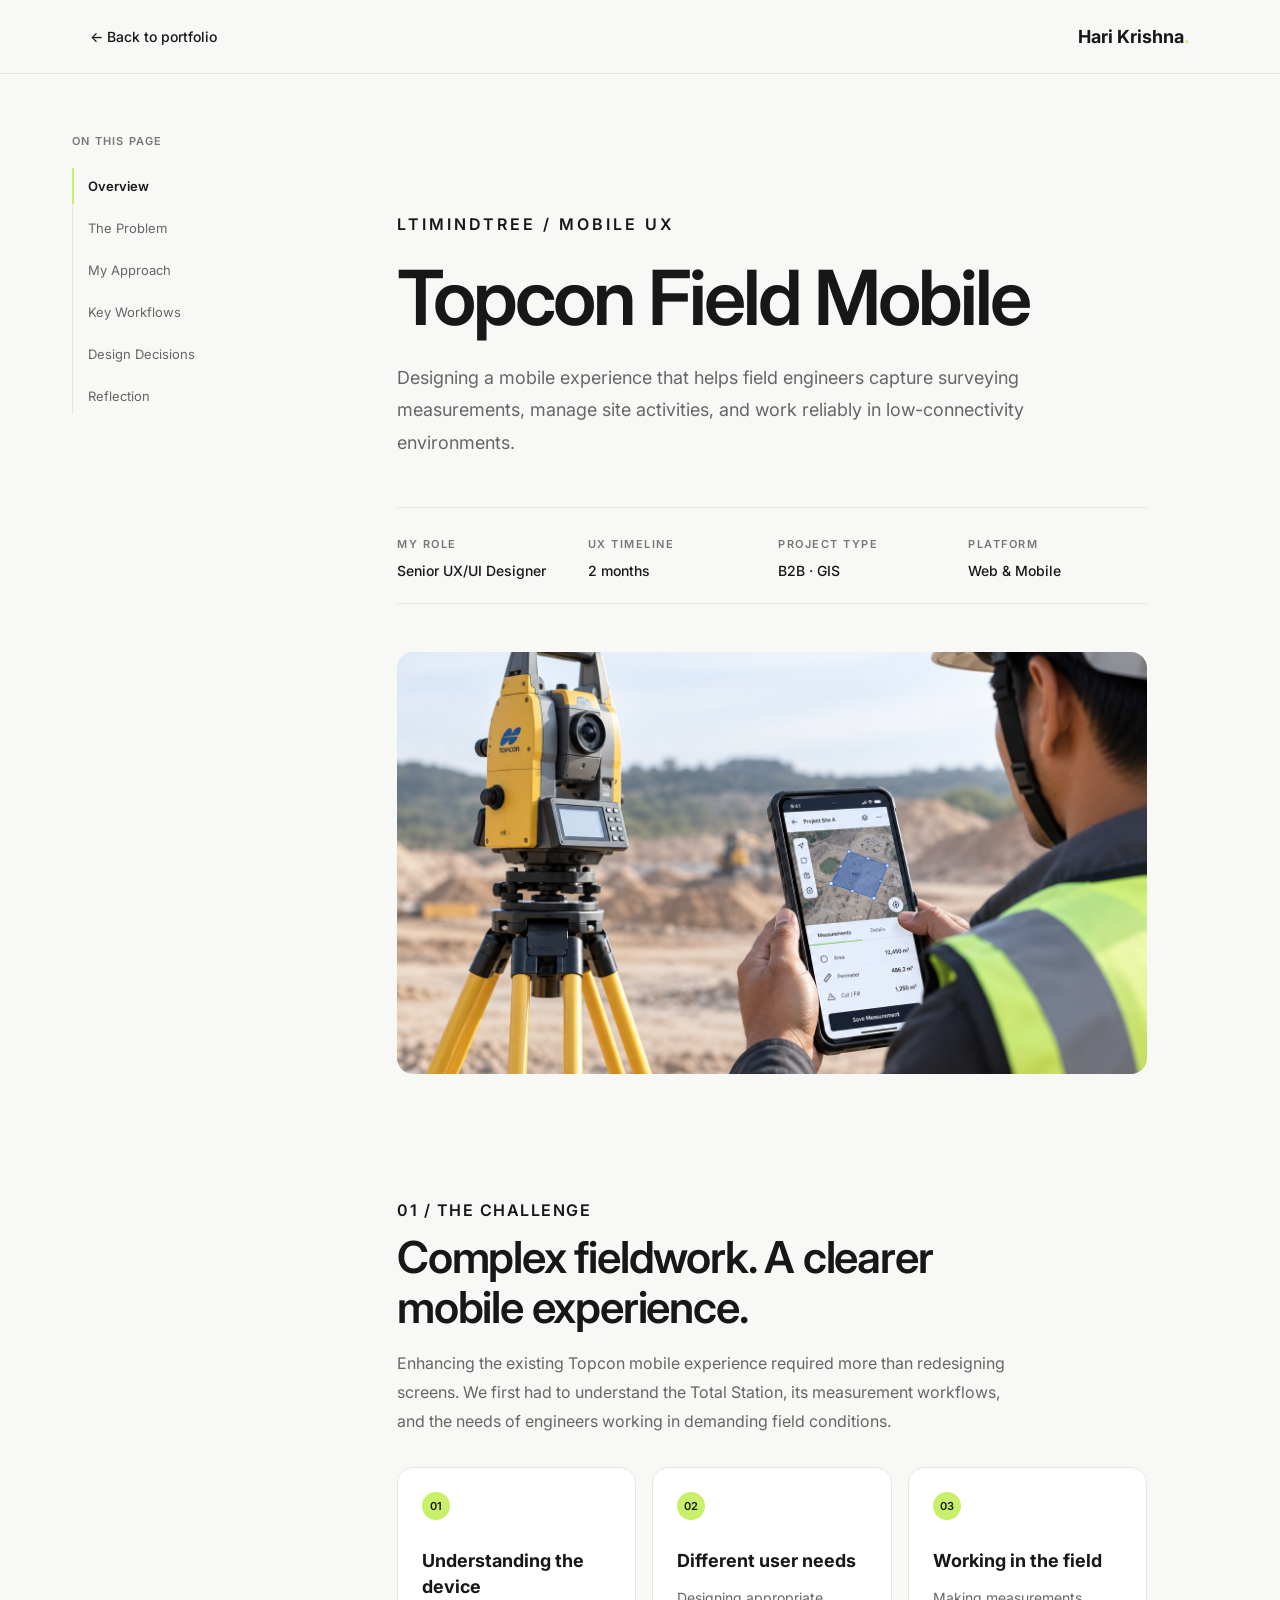
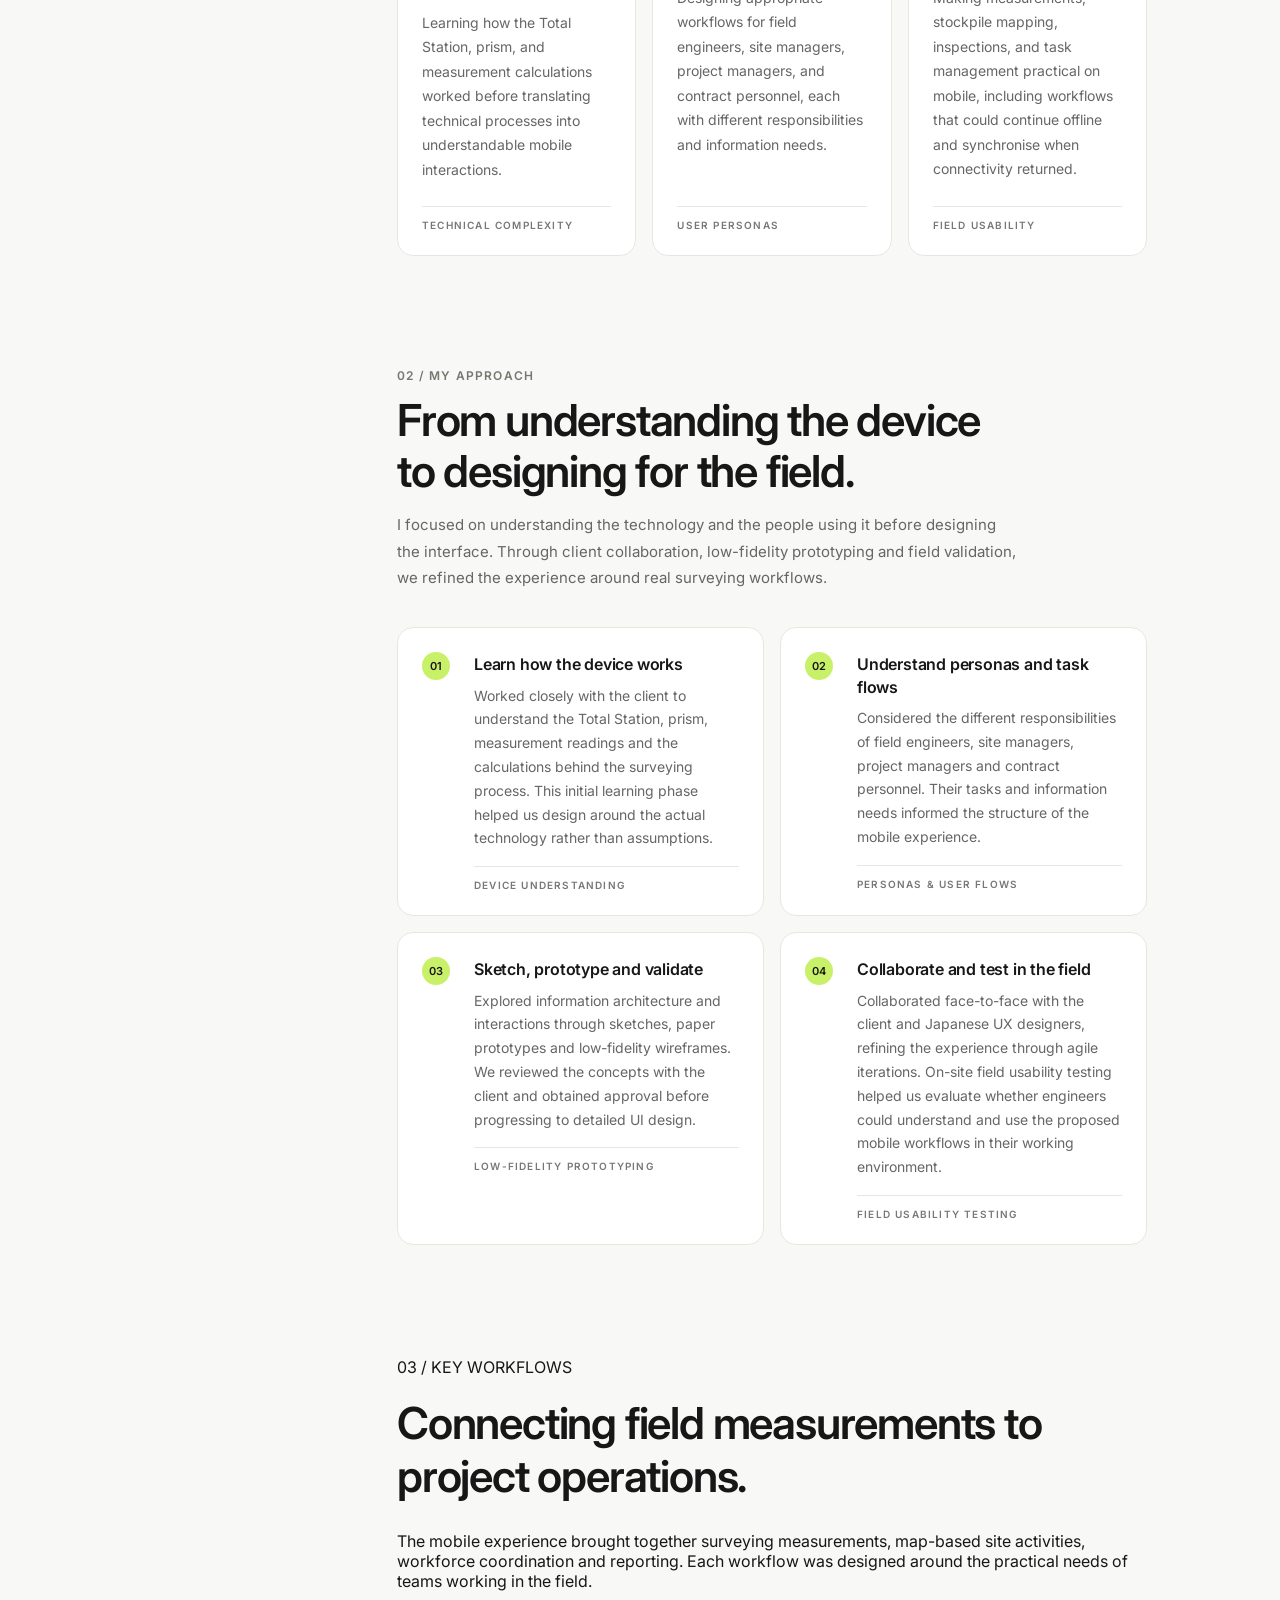
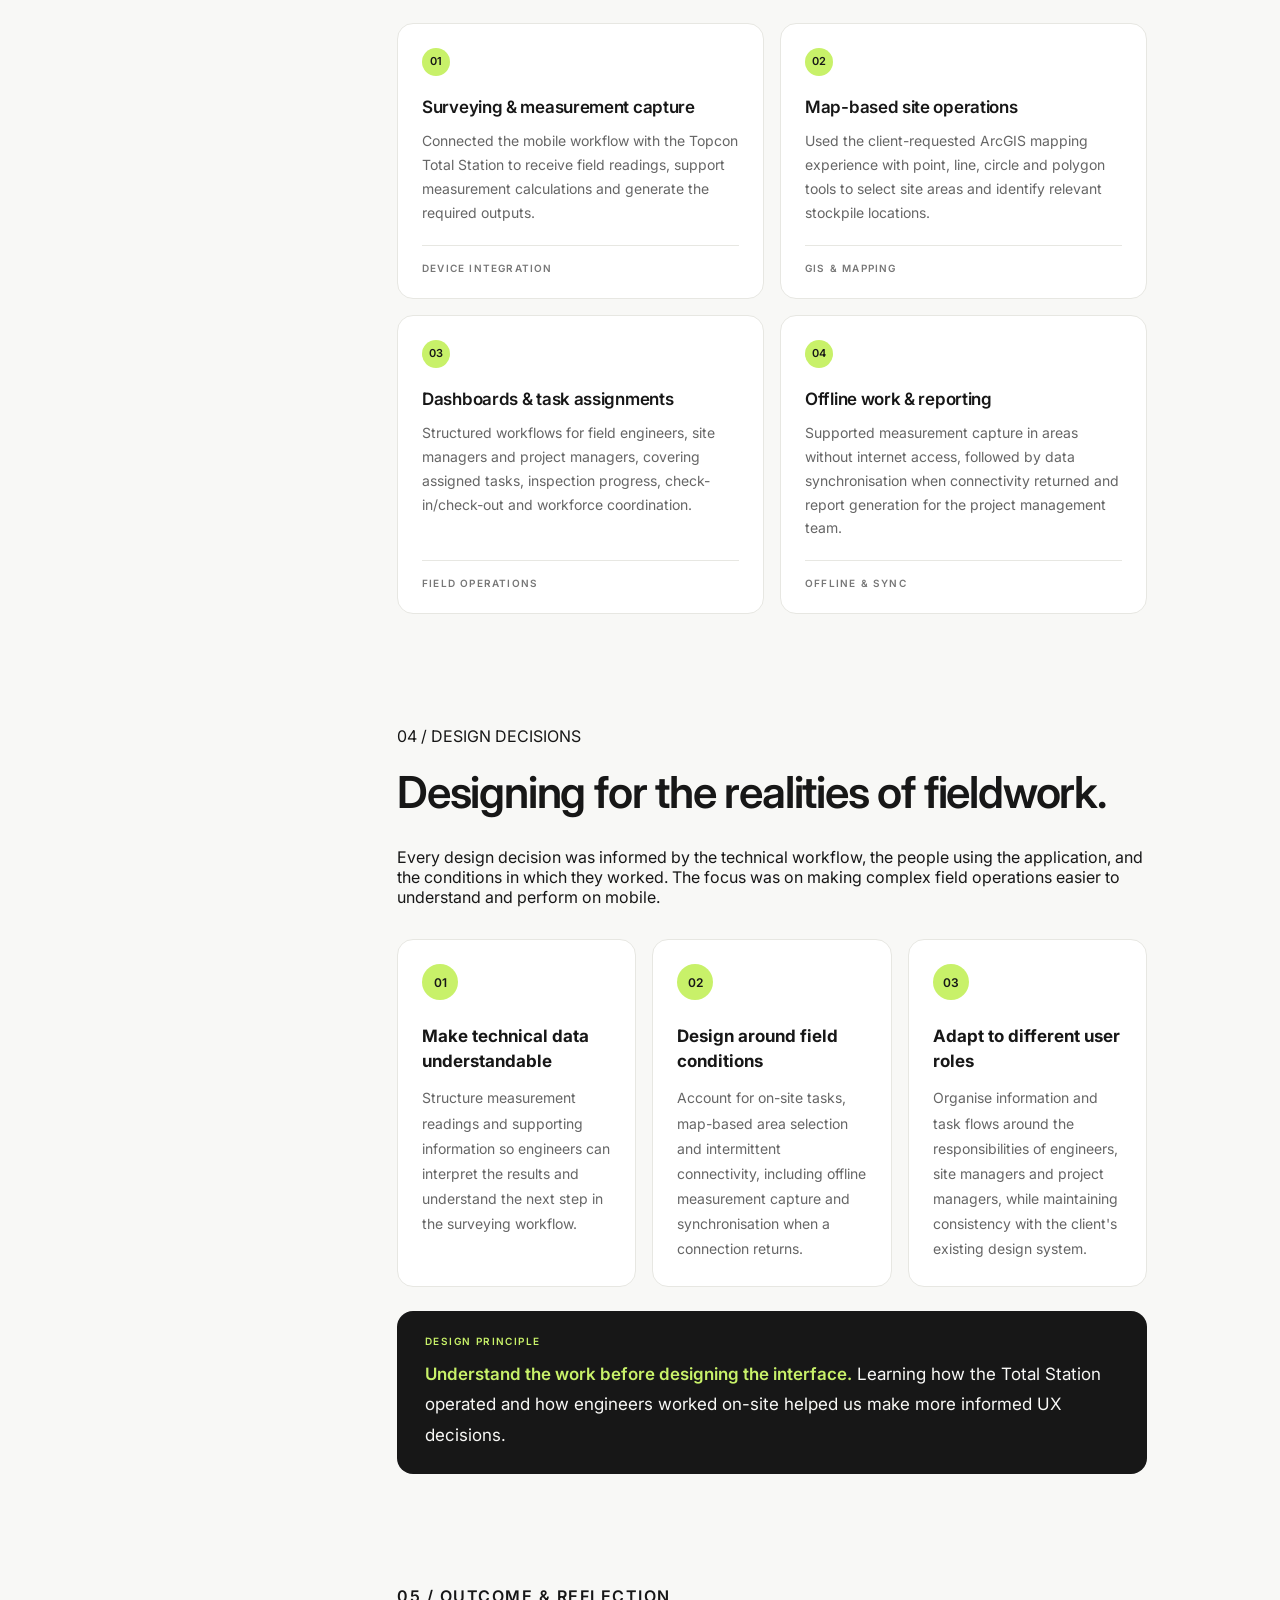
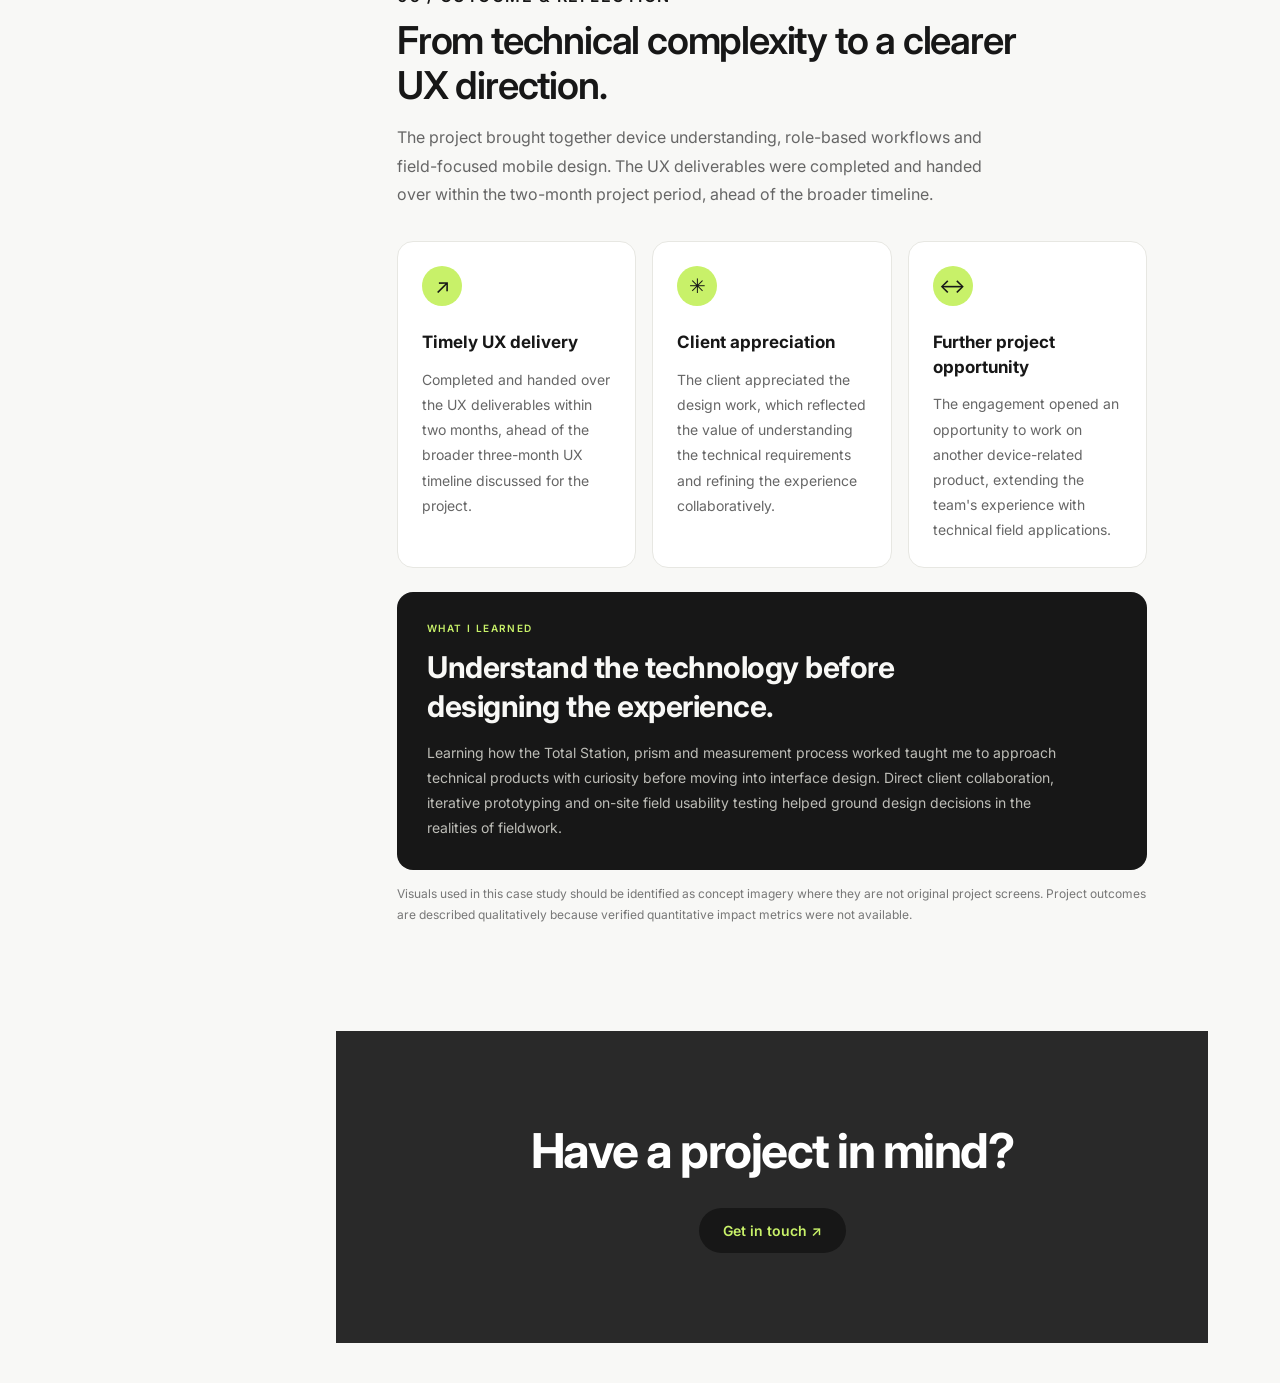
==== commit 9b3fd3a2: "Fix image paths across portfolio pages" ====
--- a/topcon-case-study.html
+++ b/topcon-case-study.html
@@ -79,7 +79,7 @@
 
         <figure class="case-study-hero-image">
           <img
-            src="images/topcon-field-hero.png"
+            src="Images/topcon-field-hero.png"
             alt="Concept visual representing a mobile field application"
           >
           <figcaption>
